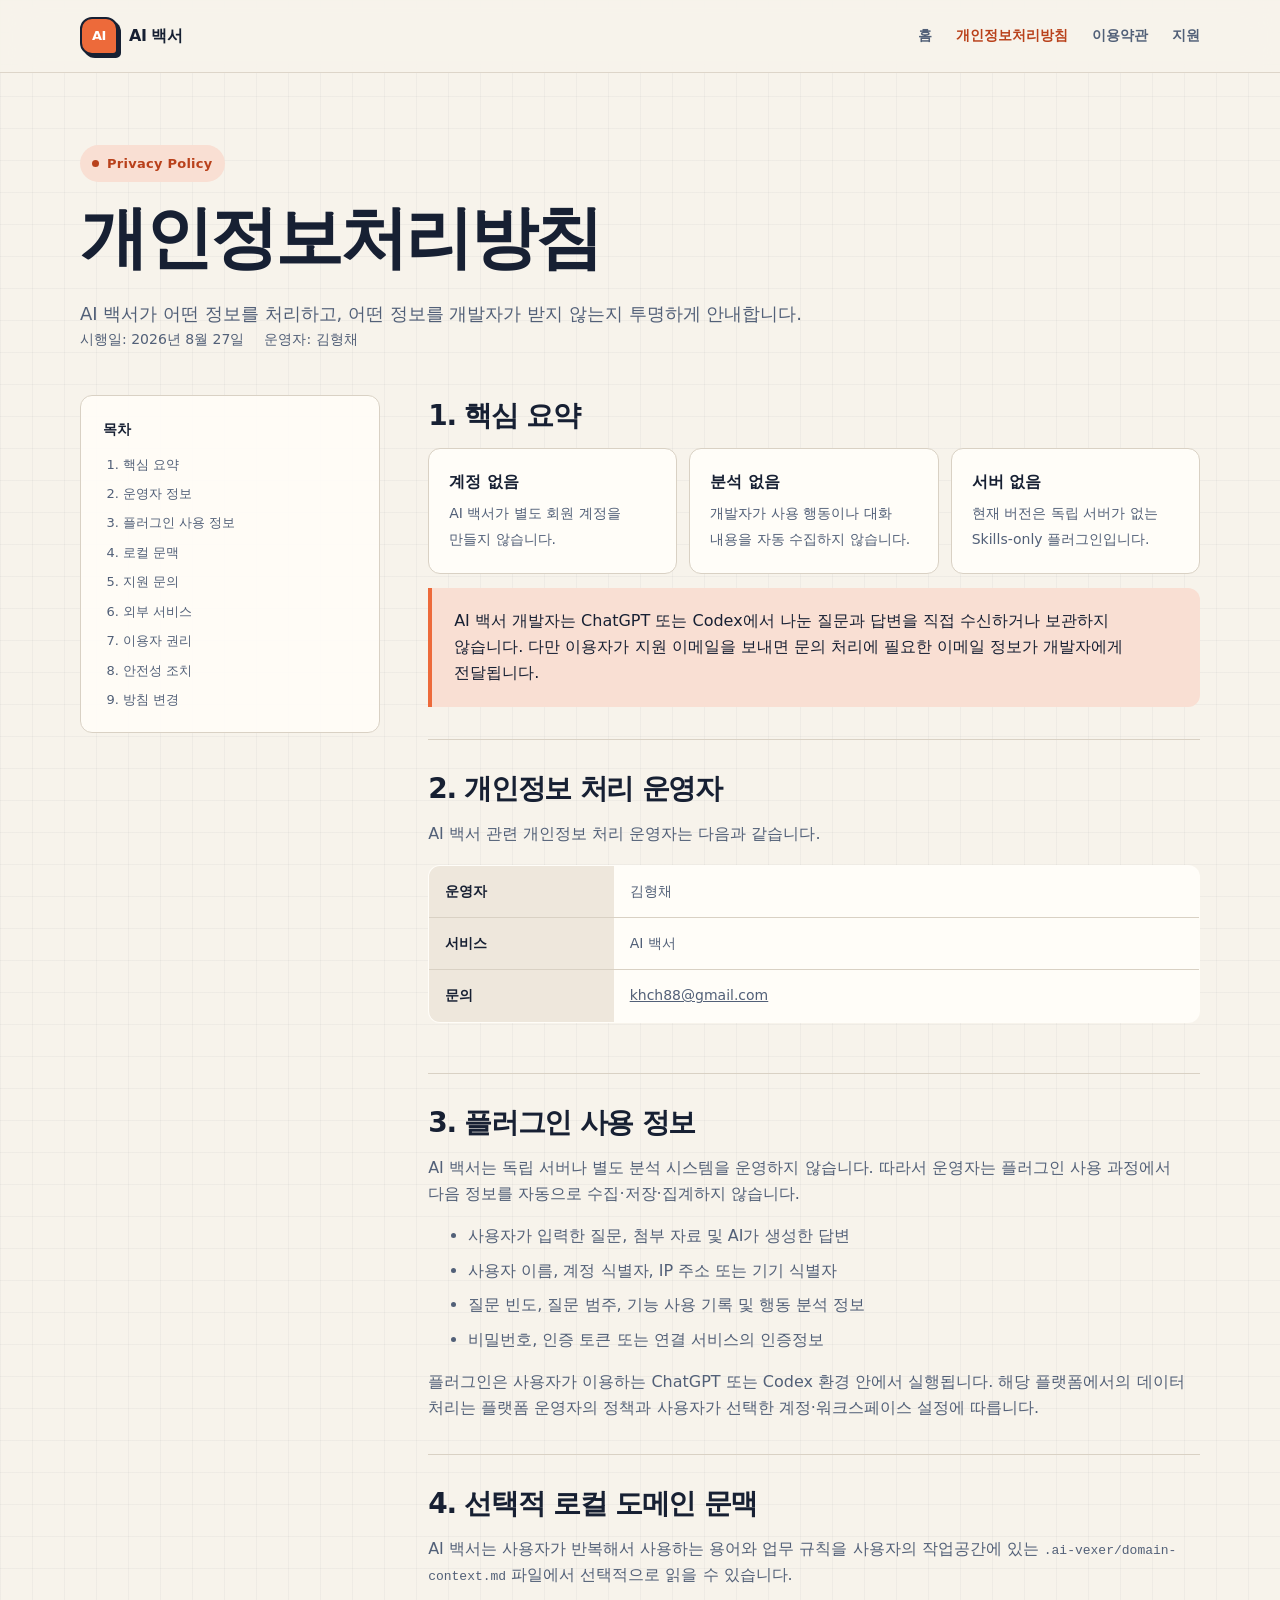
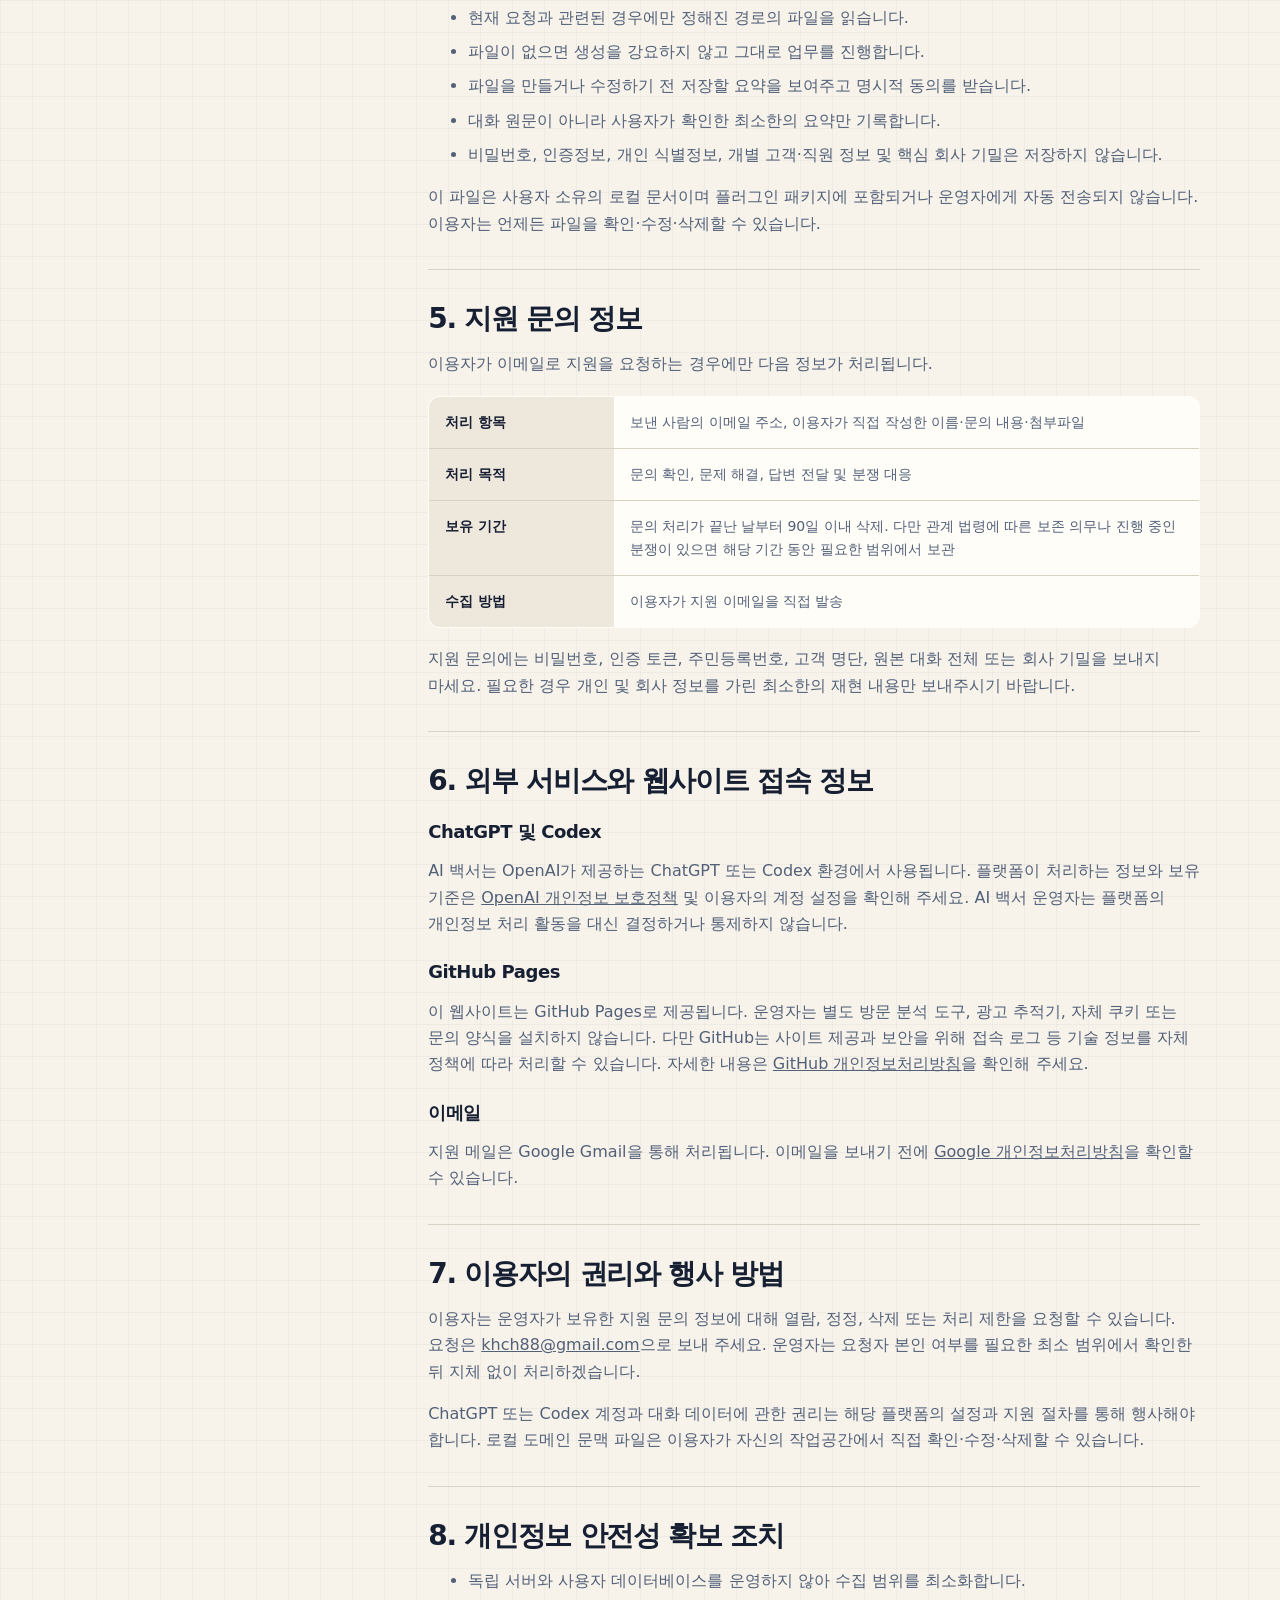
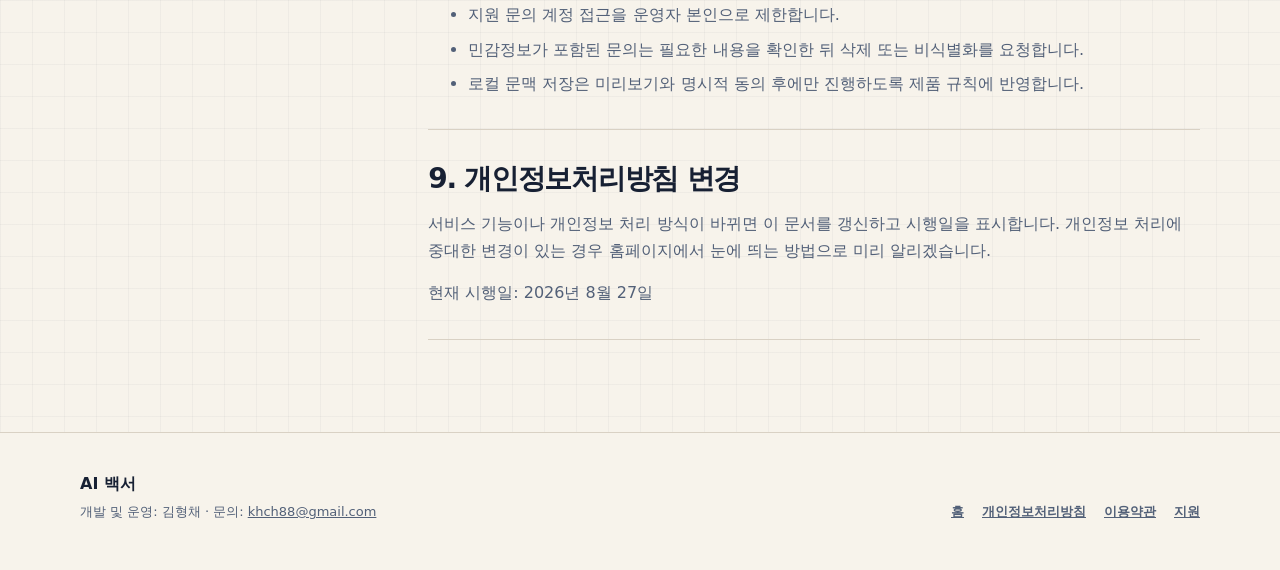
==== privacy/index.html @ 5c2a37a9 "Publish AI Baekseo website and policies" ====
<!doctype html>
<html lang="ko">
<head>
  <meta charset="utf-8">
  <meta name="viewport" content="width=device-width, initial-scale=1">
  <meta name="description" content="AI 백서 개인정보처리방침. 플러그인 사용 정보, 로컬 문맥, 지원 문의 정보의 처리 기준을 안내합니다.">
  <meta name="theme-color" content="#f7f3eb">
  <link rel="canonical" href="https://kimkimkkkkkim.github.io/ai-baekseo-site/privacy/">
  <link rel="icon" type="image/png" href="../assets/ai-baekseo-icon.png">
  <link rel="stylesheet" href="../assets/site.css">
  <title>개인정보처리방침 — AI 백서</title>
</head>
<body>
  <a class="skip-link" href="#main">본문으로 바로가기</a>
  <header class="site-header">
    <nav class="nav-shell" aria-label="주요 메뉴">
      <a class="brand" href="../">
        <span class="brand-mark" aria-hidden="true">AI</span>
        <span>AI 백서</span>
      </a>
      <ul class="nav-links">
        <li><a href="../">홈</a></li>
        <li><a href="./" aria-current="page">개인정보처리방침</a></li>
        <li><a href="../terms/">이용약관</a></li>
        <li><a href="../support/">지원</a></li>
      </ul>
    </nav>
  </header>

  <main id="main">
    <header class="legal-hero shell">
      <span class="eyebrow">Privacy Policy</span>
      <h1>개인정보처리방침</h1>
      <p class="lead">AI 백서가 어떤 정보를 처리하고, 어떤 정보를 개발자가 받지 않는지 투명하게 안내합니다.</p>
      <div class="legal-meta">
        <span>시행일: 2026년 8월 27일</span>
        <span>운영자: 김형채</span>
      </div>
    </header>

    <div class="shell legal-layout">
      <nav class="toc" aria-label="문서 목차">
        <strong>목차</strong>
        <ol>
          <li><a href="#overview">핵심 요약</a></li>
          <li><a href="#controller">운영자 정보</a></li>
          <li><a href="#plugin-data">플러그인 사용 정보</a></li>
          <li><a href="#local-context">로컬 문맥</a></li>
          <li><a href="#support-data">지원 문의</a></li>
          <li><a href="#external-services">외부 서비스</a></li>
          <li><a href="#rights">이용자 권리</a></li>
          <li><a href="#security">안전성 조치</a></li>
          <li><a href="#changes">방침 변경</a></li>
        </ol>
      </nav>

      <article class="legal-content">
        <section class="legal-section" id="overview">
          <h2>1. 핵심 요약</h2>
          <div class="summary-grid">
            <div class="summary-card"><strong>계정 없음</strong><span>AI 백서가 별도 회원 계정을 만들지 않습니다.</span></div>
            <div class="summary-card"><strong>분석 없음</strong><span>개발자가 사용 행동이나 대화 내용을 자동 수집하지 않습니다.</span></div>
            <div class="summary-card"><strong>서버 없음</strong><span>현재 버전은 독립 서버가 없는 Skills-only 플러그인입니다.</span></div>
          </div>
          <div class="notice"><p>AI 백서 개발자는 ChatGPT 또는 Codex에서 나눈 질문과 답변을 직접 수신하거나 보관하지 않습니다. 다만 이용자가 지원 이메일을 보내면 문의 처리에 필요한 이메일 정보가 개발자에게 전달됩니다.</p></div>
        </section>

        <section class="legal-section" id="controller">
          <h2>2. 개인정보 처리 운영자</h2>
          <p>AI 백서 관련 개인정보 처리 운영자는 다음과 같습니다.</p>
          <table class="data-table">
            <tbody>
              <tr><th scope="row">운영자</th><td>김형채</td></tr>
              <tr><th scope="row">서비스</th><td>AI 백서</td></tr>
              <tr><th scope="row">문의</th><td><a href="mailto:khch88@gmail.com">khch88@gmail.com</a></td></tr>
            </tbody>
          </table>
        </section>

        <section class="legal-section" id="plugin-data">
          <h2>3. 플러그인 사용 정보</h2>
          <p>AI 백서는 독립 서버나 별도 분석 시스템을 운영하지 않습니다. 따라서 운영자는 플러그인 사용 과정에서 다음 정보를 자동으로 수집·저장·집계하지 않습니다.</p>
          <ul>
            <li>사용자가 입력한 질문, 첨부 자료 및 AI가 생성한 답변</li>
            <li>사용자 이름, 계정 식별자, IP 주소 또는 기기 식별자</li>
            <li>질문 빈도, 질문 범주, 기능 사용 기록 및 행동 분석 정보</li>
            <li>비밀번호, 인증 토큰 또는 연결 서비스의 인증정보</li>
          </ul>
          <p>플러그인은 사용자가 이용하는 ChatGPT 또는 Codex 환경 안에서 실행됩니다. 해당 플랫폼에서의 데이터 처리는 플랫폼 운영자의 정책과 사용자가 선택한 계정·워크스페이스 설정에 따릅니다.</p>
        </section>

        <section class="legal-section" id="local-context">
          <h2>4. 선택적 로컬 도메인 문맥</h2>
          <p>AI 백서는 사용자가 반복해서 사용하는 용어와 업무 규칙을 사용자의 작업공간에 있는 <code>.ai-vexer/domain-context.md</code> 파일에서 선택적으로 읽을 수 있습니다.</p>
          <ul>
            <li>현재 요청과 관련된 경우에만 정해진 경로의 파일을 읽습니다.</li>
            <li>파일이 없으면 생성을 강요하지 않고 그대로 업무를 진행합니다.</li>
            <li>파일을 만들거나 수정하기 전 저장할 요약을 보여주고 명시적 동의를 받습니다.</li>
            <li>대화 원문이 아니라 사용자가 확인한 최소한의 요약만 기록합니다.</li>
            <li>비밀번호, 인증정보, 개인 식별정보, 개별 고객·직원 정보 및 핵심 회사 기밀은 저장하지 않습니다.</li>
          </ul>
          <p>이 파일은 사용자 소유의 로컬 문서이며 플러그인 패키지에 포함되거나 운영자에게 자동 전송되지 않습니다. 이용자는 언제든 파일을 확인·수정·삭제할 수 있습니다.</p>
        </section>

        <section class="legal-section" id="support-data">
          <h2>5. 지원 문의 정보</h2>
          <p>이용자가 이메일로 지원을 요청하는 경우에만 다음 정보가 처리됩니다.</p>
          <table class="data-table">
            <tbody>
              <tr><th scope="row">처리 항목</th><td>보낸 사람의 이메일 주소, 이용자가 직접 작성한 이름·문의 내용·첨부파일</td></tr>
              <tr><th scope="row">처리 목적</th><td>문의 확인, 문제 해결, 답변 전달 및 분쟁 대응</td></tr>
              <tr><th scope="row">보유 기간</th><td>문의 처리가 끝난 날부터 90일 이내 삭제. 다만 관계 법령에 따른 보존 의무나 진행 중인 분쟁이 있으면 해당 기간 동안 필요한 범위에서 보관</td></tr>
              <tr><th scope="row">수집 방법</th><td>이용자가 지원 이메일을 직접 발송</td></tr>
            </tbody>
          </table>
          <p>지원 문의에는 비밀번호, 인증 토큰, 주민등록번호, 고객 명단, 원본 대화 전체 또는 회사 기밀을 보내지 마세요. 필요한 경우 개인 및 회사 정보를 가린 최소한의 재현 내용만 보내주시기 바랍니다.</p>
        </section>

        <section class="legal-section" id="external-services">
          <h2>6. 외부 서비스와 웹사이트 접속 정보</h2>
          <h3>ChatGPT 및 Codex</h3>
          <p>AI 백서는 OpenAI가 제공하는 ChatGPT 또는 Codex 환경에서 사용됩니다. 플랫폼이 처리하는 정보와 보유 기준은 <a href="https://openai.com/policies/privacy-policy/" target="_blank" rel="noopener noreferrer">OpenAI 개인정보 보호정책</a> 및 이용자의 계정 설정을 확인해 주세요. AI 백서 운영자는 플랫폼의 개인정보 처리 활동을 대신 결정하거나 통제하지 않습니다.</p>
          <h3>GitHub Pages</h3>
          <p>이 웹사이트는 GitHub Pages로 제공됩니다. 운영자는 별도 방문 분석 도구, 광고 추적기, 자체 쿠키 또는 문의 양식을 설치하지 않습니다. 다만 GitHub는 사이트 제공과 보안을 위해 접속 로그 등 기술 정보를 자체 정책에 따라 처리할 수 있습니다. 자세한 내용은 <a href="https://docs.github.com/en/site-policy/privacy-policies/github-general-privacy-statement" target="_blank" rel="noopener noreferrer">GitHub 개인정보처리방침</a>을 확인해 주세요.</p>
          <h3>이메일</h3>
          <p>지원 메일은 Google Gmail을 통해 처리됩니다. 이메일을 보내기 전에 <a href="https://policies.google.com/privacy" target="_blank" rel="noopener noreferrer">Google 개인정보처리방침</a>을 확인할 수 있습니다.</p>
        </section>

        <section class="legal-section" id="rights">
          <h2>7. 이용자의 권리와 행사 방법</h2>
          <p>이용자는 운영자가 보유한 지원 문의 정보에 대해 열람, 정정, 삭제 또는 처리 제한을 요청할 수 있습니다. 요청은 <a href="mailto:khch88@gmail.com">khch88@gmail.com</a>으로 보내 주세요. 운영자는 요청자 본인 여부를 필요한 최소 범위에서 확인한 뒤 지체 없이 처리하겠습니다.</p>
          <p>ChatGPT 또는 Codex 계정과 대화 데이터에 관한 권리는 해당 플랫폼의 설정과 지원 절차를 통해 행사해야 합니다. 로컬 도메인 문맥 파일은 이용자가 자신의 작업공간에서 직접 확인·수정·삭제할 수 있습니다.</p>
        </section>

        <section class="legal-section" id="security">
          <h2>8. 개인정보 안전성 확보 조치</h2>
          <ul>
            <li>독립 서버와 사용자 데이터베이스를 운영하지 않아 수집 범위를 최소화합니다.</li>
            <li>지원 문의 계정 접근을 운영자 본인으로 제한합니다.</li>
            <li>민감정보가 포함된 문의는 필요한 내용을 확인한 뒤 삭제 또는 비식별화를 요청합니다.</li>
            <li>로컬 문맥 저장은 미리보기와 명시적 동의 후에만 진행하도록 제품 규칙에 반영합니다.</li>
          </ul>
        </section>

        <section class="legal-section" id="changes">
          <h2>9. 개인정보처리방침 변경</h2>
          <p>서비스 기능이나 개인정보 처리 방식이 바뀌면 이 문서를 갱신하고 시행일을 표시합니다. 개인정보 처리에 중대한 변경이 있는 경우 홈페이지에서 눈에 띄는 방법으로 미리 알리겠습니다.</p>
          <p>현재 시행일: 2026년 8월 27일</p>
        </section>
      </article>
    </div>
  </main>

  <footer class="site-footer">
    <div class="shell footer-grid">
      <div>
        <p class="footer-title">AI 백서</p>
        <p class="footer-meta">개발 및 운영: 김형채 · 문의: <a href="mailto:khch88@gmail.com">khch88@gmail.com</a></p>
      </div>
      <ul class="footer-links">
        <li><a href="../">홈</a></li>
        <li><a href="./">개인정보처리방침</a></li>
        <li><a href="../terms/">이용약관</a></li>
        <li><a href="../support/">지원</a></li>
      </ul>
    </div>
  </footer>
</body>
</html>
---- assets/site.css ----
:root {
  --ink: #172033;
  --ink-soft: #526078;
  --paper: #f7f3eb;
  --paper-deep: #eee7dc;
  --card: #fffdf8;
  --line: #d9d1c4;
  --accent: #ed6a3a;
  --accent-dark: #b9411b;
  --accent-soft: #f9dfd3;
  --mint: #cde8dd;
  --mint-dark: #285f50;
  --navy: #1d2e4a;
  --white: #ffffff;
  --shadow: 0 18px 50px rgba(31, 39, 54, 0.09);
  --radius-lg: 28px;
  --radius-md: 18px;
  --radius-sm: 12px;
  --content: 1120px;
}

* {
  box-sizing: border-box;
}

html {
  scroll-behavior: smooth;
}

body {
  margin: 0;
  color: var(--ink);
  background:
    linear-gradient(rgba(23, 32, 51, 0.035) 1px, transparent 1px),
    linear-gradient(90deg, rgba(23, 32, 51, 0.035) 1px, transparent 1px),
    var(--paper);
  background-size: 32px 32px;
  font-family: Pretendard, "Noto Sans KR", "Apple SD Gothic Neo", Inter, system-ui, -apple-system, BlinkMacSystemFont, "Segoe UI", sans-serif;
  line-height: 1.65;
  word-break: keep-all;
}

a {
  color: inherit;
}

a:focus-visible,
button:focus-visible {
  outline: 3px solid var(--accent);
  outline-offset: 3px;
}

.skip-link {
  position: fixed;
  z-index: 100;
  top: 12px;
  left: 12px;
  padding: 10px 14px;
  border-radius: 8px;
  color: var(--white);
  background: var(--navy);
  transform: translateY(-160%);
  transition: transform 160ms ease;
}

.skip-link:focus {
  transform: translateY(0);
}

.site-header {
  position: sticky;
  z-index: 20;
  top: 0;
  border-bottom: 1px solid rgba(217, 209, 196, 0.85);
  background: rgba(247, 243, 235, 0.92);
  backdrop-filter: blur(16px);
}

.nav-shell,
.shell {
  width: min(calc(100% - 40px), var(--content));
  margin: 0 auto;
}

.nav-shell {
  min-height: 72px;
  display: flex;
  align-items: center;
  justify-content: space-between;
  gap: 28px;
}

.brand {
  display: inline-flex;
  align-items: center;
  gap: 11px;
  color: var(--ink);
  font-weight: 800;
  letter-spacing: -0.03em;
  text-decoration: none;
}

.brand-mark {
  width: 38px;
  height: 38px;
  display: grid;
  place-items: center;
  border: 2px solid var(--ink);
  border-radius: 12px 12px 5px 12px;
  color: var(--white);
  background: var(--accent);
  box-shadow: 3px 3px 0 var(--ink);
  font-size: 13px;
  letter-spacing: -0.04em;
}

.nav-links {
  display: flex;
  align-items: center;
  gap: 24px;
  margin: 0;
  padding: 0;
  list-style: none;
  color: var(--ink-soft);
  font-size: 14px;
  font-weight: 700;
}

.nav-links a {
  text-decoration: none;
}

.nav-links a:hover,
.nav-links a[aria-current="page"] {
  color: var(--accent-dark);
}

.hero {
  padding: 88px 0 68px;
}

.hero-grid {
  display: grid;
  grid-template-columns: minmax(0, 1.35fr) minmax(290px, 0.65fr);
  align-items: center;
  gap: 72px;
}

.eyebrow,
.status-chip {
  display: inline-flex;
  align-items: center;
  gap: 8px;
  width: fit-content;
  border-radius: 999px;
  font-size: 13px;
  font-weight: 800;
  letter-spacing: 0.02em;
}

.eyebrow {
  padding: 8px 12px;
  color: var(--accent-dark);
  background: var(--accent-soft);
}

.eyebrow::before,
.status-chip::before {
  width: 7px;
  height: 7px;
  border-radius: 50%;
  background: currentColor;
  content: "";
}

h1,
h2,
h3 {
  margin-top: 0;
  line-height: 1.18;
  letter-spacing: -0.045em;
}

h1 {
  max-width: 780px;
  margin-bottom: 24px;
  font-size: clamp(46px, 7.2vw, 82px);
}

h2 {
  margin-bottom: 18px;
  font-size: clamp(30px, 4.5vw, 48px);
}

h3 {
  margin-bottom: 12px;
  font-size: 22px;
}

.hero-copy {
  max-width: 720px;
  margin: 0 0 34px;
  color: var(--ink-soft);
  font-size: clamp(18px, 2.2vw, 22px);
}

.hero-actions,
.support-actions {
  display: flex;
  flex-wrap: wrap;
  gap: 12px;
}

.button {
  min-height: 48px;
  display: inline-flex;
  align-items: center;
  justify-content: center;
  padding: 12px 18px;
  border: 2px solid var(--ink);
  border-radius: 12px;
  font-weight: 800;
  text-decoration: none;
  transition: transform 150ms ease, box-shadow 150ms ease, background 150ms ease;
}

.button:hover {
  transform: translateY(-2px);
}

.button-primary {
  color: var(--white);
  background: var(--ink);
  box-shadow: 4px 4px 0 var(--accent);
}

.button-secondary {
  background: var(--card);
  box-shadow: 4px 4px 0 var(--paper-deep);
}

.hero-note {
  position: relative;
  padding: 30px;
  border: 2px solid var(--ink);
  border-radius: var(--radius-lg) var(--radius-lg) 8px var(--radius-lg);
  background: var(--card);
  box-shadow: 10px 10px 0 var(--mint);
  transform: rotate(1.5deg);
}

.hero-note::before {
  position: absolute;
  top: -14px;
  right: 28px;
  width: 74px;
  height: 26px;
  background: rgba(237, 106, 58, 0.22);
  content: "";
  transform: rotate(-4deg);
}

.hero-note .question {
  margin: 0 0 22px;
  color: var(--ink-soft);
  font-size: 15px;
}

.hero-note .answer {
  margin: 0;
  font-size: 23px;
  font-weight: 800;
  line-height: 1.45;
  letter-spacing: -0.03em;
}

.hero-note .annotation {
  margin: 24px 0 0;
  padding-top: 18px;
  border-top: 1px dashed var(--line);
  color: var(--mint-dark);
  font-size: 13px;
  font-weight: 800;
}

.section {
  padding: 76px 0;
}

.section-muted {
  border-top: 1px solid var(--line);
  border-bottom: 1px solid var(--line);
  background: rgba(238, 231, 220, 0.6);
}

.section-heading {
  max-width: 720px;
  margin-bottom: 38px;
}

.section-heading p,
.lead {
  margin: 0;
  color: var(--ink-soft);
  font-size: 18px;
}

.feature-grid {
  display: grid;
  grid-template-columns: repeat(3, minmax(0, 1fr));
  gap: 18px;
}

.feature-card,
.info-card,
.prompt-card {
  border: 1px solid var(--line);
  border-radius: var(--radius-md);
  background: var(--card);
  box-shadow: var(--shadow);
}

.feature-card {
  padding: 28px;
}

.card-number {
  width: 38px;
  height: 38px;
  display: grid;
  place-items: center;
  margin-bottom: 34px;
  border-radius: 50%;
  color: var(--white);
  background: var(--navy);
  font-size: 14px;
  font-weight: 900;
}

.feature-card:nth-child(2) .card-number {
  background: var(--accent);
}

.feature-card:nth-child(3) .card-number {
  color: var(--mint-dark);
  background: var(--mint);
}

.feature-card p,
.info-card p {
  margin: 0;
  color: var(--ink-soft);
}

.step-list {
  display: grid;
  grid-template-columns: repeat(3, minmax(0, 1fr));
  gap: 22px;
  margin: 0;
  padding: 0;
  list-style: none;
}

.step-list li {
  position: relative;
  padding: 28px 24px 24px;
  border-top: 3px solid var(--ink);
}

.step-list strong {
  display: block;
  margin-bottom: 8px;
  font-size: 19px;
}

.step-list span {
  color: var(--ink-soft);
}

.prompt-grid {
  display: grid;
  grid-template-columns: repeat(2, minmax(0, 1fr));
  gap: 18px;
}

.prompt-card {
  position: relative;
  margin: 0;
  padding: 26px 28px 26px 54px;
  font-size: 17px;
  font-weight: 700;
}

.prompt-card::before {
  position: absolute;
  top: 17px;
  left: 22px;
  color: var(--accent);
  content: "“";
  font-family: Georgia, serif;
  font-size: 42px;
  line-height: 1;
}

.privacy-panel {
  display: grid;
  grid-template-columns: 0.8fr 1.2fr;
  gap: 44px;
  padding: 42px;
  border: 2px solid var(--ink);
  border-radius: var(--radius-lg);
  background: var(--navy);
  color: var(--white);
  box-shadow: 10px 10px 0 var(--accent-soft);
}

.privacy-panel h2 {
  margin: 0;
}

.privacy-list {
  display: grid;
  gap: 16px;
  margin: 0;
  padding: 0;
  list-style: none;
}

.privacy-list li {
  display: flex;
  gap: 12px;
  color: #e3e9f2;
}

.privacy-list li::before {
  color: var(--mint);
  content: "✓";
  font-weight: 900;
}

.privacy-panel a {
  color: var(--mint);
  font-weight: 800;
}

.site-footer {
  padding: 38px 0 48px;
  border-top: 1px solid var(--line);
  background: var(--paper);
}

.footer-grid {
  display: grid;
  grid-template-columns: 1fr auto;
  gap: 28px;
  align-items: end;
}

.footer-title {
  margin: 0 0 4px;
  font-weight: 900;
}

.footer-meta {
  margin: 0;
  color: var(--ink-soft);
  font-size: 13px;
}

.footer-links {
  display: flex;
  flex-wrap: wrap;
  justify-content: flex-end;
  gap: 10px 18px;
  margin: 0;
  padding: 0;
  list-style: none;
  color: var(--ink-soft);
  font-size: 13px;
  font-weight: 700;
}

.legal-hero {
  padding: 72px 0 44px;
}

.legal-hero h1 {
  max-width: none;
  margin: 16px 0 20px;
  font-size: clamp(42px, 7vw, 68px);
}

.legal-meta {
  display: flex;
  flex-wrap: wrap;
  gap: 8px 20px;
  color: var(--ink-soft);
  font-size: 14px;
}

.legal-layout {
  display: grid;
  grid-template-columns: minmax(190px, 0.28fr) minmax(0, 0.72fr);
  align-items: start;
  gap: 48px;
  padding-bottom: 88px;
}

.toc {
  position: sticky;
  top: 100px;
  padding: 22px;
  border: 1px solid var(--line);
  border-radius: var(--radius-sm);
  background: rgba(255, 253, 248, 0.9);
}

.toc strong {
  display: block;
  margin-bottom: 12px;
  font-size: 14px;
}

.toc ol {
  display: grid;
  gap: 8px;
  margin: 0;
  padding-left: 20px;
  color: var(--ink-soft);
  font-size: 13px;
}

.toc a {
  text-decoration: none;
}

.legal-content {
  padding: 4px 0;
}

.legal-section {
  padding: 32px 0;
  border-bottom: 1px solid var(--line);
  scroll-margin-top: 96px;
}

.legal-section:first-child {
  padding-top: 0;
}

.legal-section h2 {
  margin-bottom: 16px;
  font-size: 28px;
}

.legal-section h3 {
  margin-top: 24px;
  font-size: 18px;
  letter-spacing: -0.025em;
}

.legal-section p:last-child,
.legal-section ul:last-child {
  margin-bottom: 0;
}

.legal-section p,
.legal-section li {
  color: var(--ink-soft);
}

.legal-section li + li {
  margin-top: 8px;
}

.summary-grid {
  display: grid;
  grid-template-columns: repeat(3, minmax(0, 1fr));
  gap: 12px;
  margin: 6px 0 14px;
}

.summary-card {
  padding: 20px;
  border: 1px solid var(--line);
  border-radius: var(--radius-sm);
  background: var(--card);
}

.summary-card strong {
  display: block;
  margin-bottom: 4px;
  color: var(--ink);
}

.summary-card span {
  color: var(--ink-soft);
  font-size: 14px;
}

.notice {
  padding: 20px 22px;
  border-left: 4px solid var(--accent);
  border-radius: 0 var(--radius-sm) var(--radius-sm) 0;
  background: var(--accent-soft);
}

.notice p {
  margin: 0;
  color: var(--ink);
}

.data-table {
  width: 100%;
  margin: 18px 0;
  border-collapse: collapse;
  border: 1px solid var(--line);
  border-radius: var(--radius-sm);
  background: var(--card);
  overflow: hidden;
}

.data-table th,
.data-table td {
  padding: 14px 16px;
  border-bottom: 1px solid var(--line);
  text-align: left;
  vertical-align: top;
}

.data-table th {
  width: 24%;
  color: var(--ink);
  background: var(--paper-deep);
  font-size: 14px;
}

.data-table td {
  color: var(--ink-soft);
  font-size: 14px;
}

.support-hero-card {
  display: grid;
  grid-template-columns: 1fr auto;
  align-items: center;
  gap: 32px;
  padding: 36px;
  border: 2px solid var(--ink);
  border-radius: var(--radius-lg);
  background: var(--card);
  box-shadow: 9px 9px 0 var(--mint);
}

.support-hero-card h2 {
  margin-bottom: 10px;
  font-size: 30px;
}

.support-hero-card p {
  margin: 0;
  color: var(--ink-soft);
}

.support-grid {
  display: grid;
  grid-template-columns: repeat(2, minmax(0, 1fr));
  gap: 18px;
  margin-top: 34px;
}

.support-main {
  padding-bottom: 88px;
}

.info-card {
  padding: 28px;
}

.clean-list {
  margin: 0;
  padding-left: 20px;
  color: var(--ink-soft);
}

.clean-list li + li {
  margin-top: 8px;
}

@media (max-width: 860px) {
  .hero-grid,
  .privacy-panel,
  .legal-layout {
    grid-template-columns: 1fr;
  }

  .feature-grid,
  .step-list,
  .summary-grid {
    grid-template-columns: 1fr;
  }

  .hero-grid {
    gap: 52px;
  }

  .hero-note {
    max-width: 520px;
  }

  .toc {
    position: static;
  }

  .footer-grid {
    grid-template-columns: 1fr;
  }

  .footer-links {
    justify-content: flex-start;
  }
}

@media (max-width: 680px) {
  .nav-shell,
  .shell {
    width: min(calc(100% - 28px), var(--content));
  }

  .nav-shell {
    min-height: auto;
    align-items: flex-start;
    flex-direction: column;
    gap: 13px;
    padding: 14px 0;
  }

  .nav-links {
    width: 100%;
    gap: 16px;
    overflow-x: auto;
    padding-bottom: 2px;
    white-space: nowrap;
  }

  .hero,
  .legal-hero {
    padding-top: 56px;
  }

  .hero {
    padding-bottom: 54px;
  }

  h1 {
    font-size: clamp(42px, 14vw, 58px);
  }

  .section {
    padding: 58px 0;
  }

  .prompt-grid,
  .support-grid {
    grid-template-columns: 1fr;
  }

  .privacy-panel,
  .support-hero-card {
    padding: 28px 22px;
  }

  .support-hero-card {
    grid-template-columns: 1fr;
  }

  .data-table,
  .data-table tbody,
  .data-table tr,
  .data-table th,
  .data-table td {
    display: block;
    width: 100%;
  }

  .data-table tr:not(:last-child) {
    border-bottom: 1px solid var(--line);
  }

  .data-table th,
  .data-table td {
    border-bottom: 0;
  }
}

@media (prefers-reduced-motion: reduce) {
  html {
    scroll-behavior: auto;
  }

  *,
  *::before,
  *::after {
    transition-duration: 0.01ms !important;
  }
}
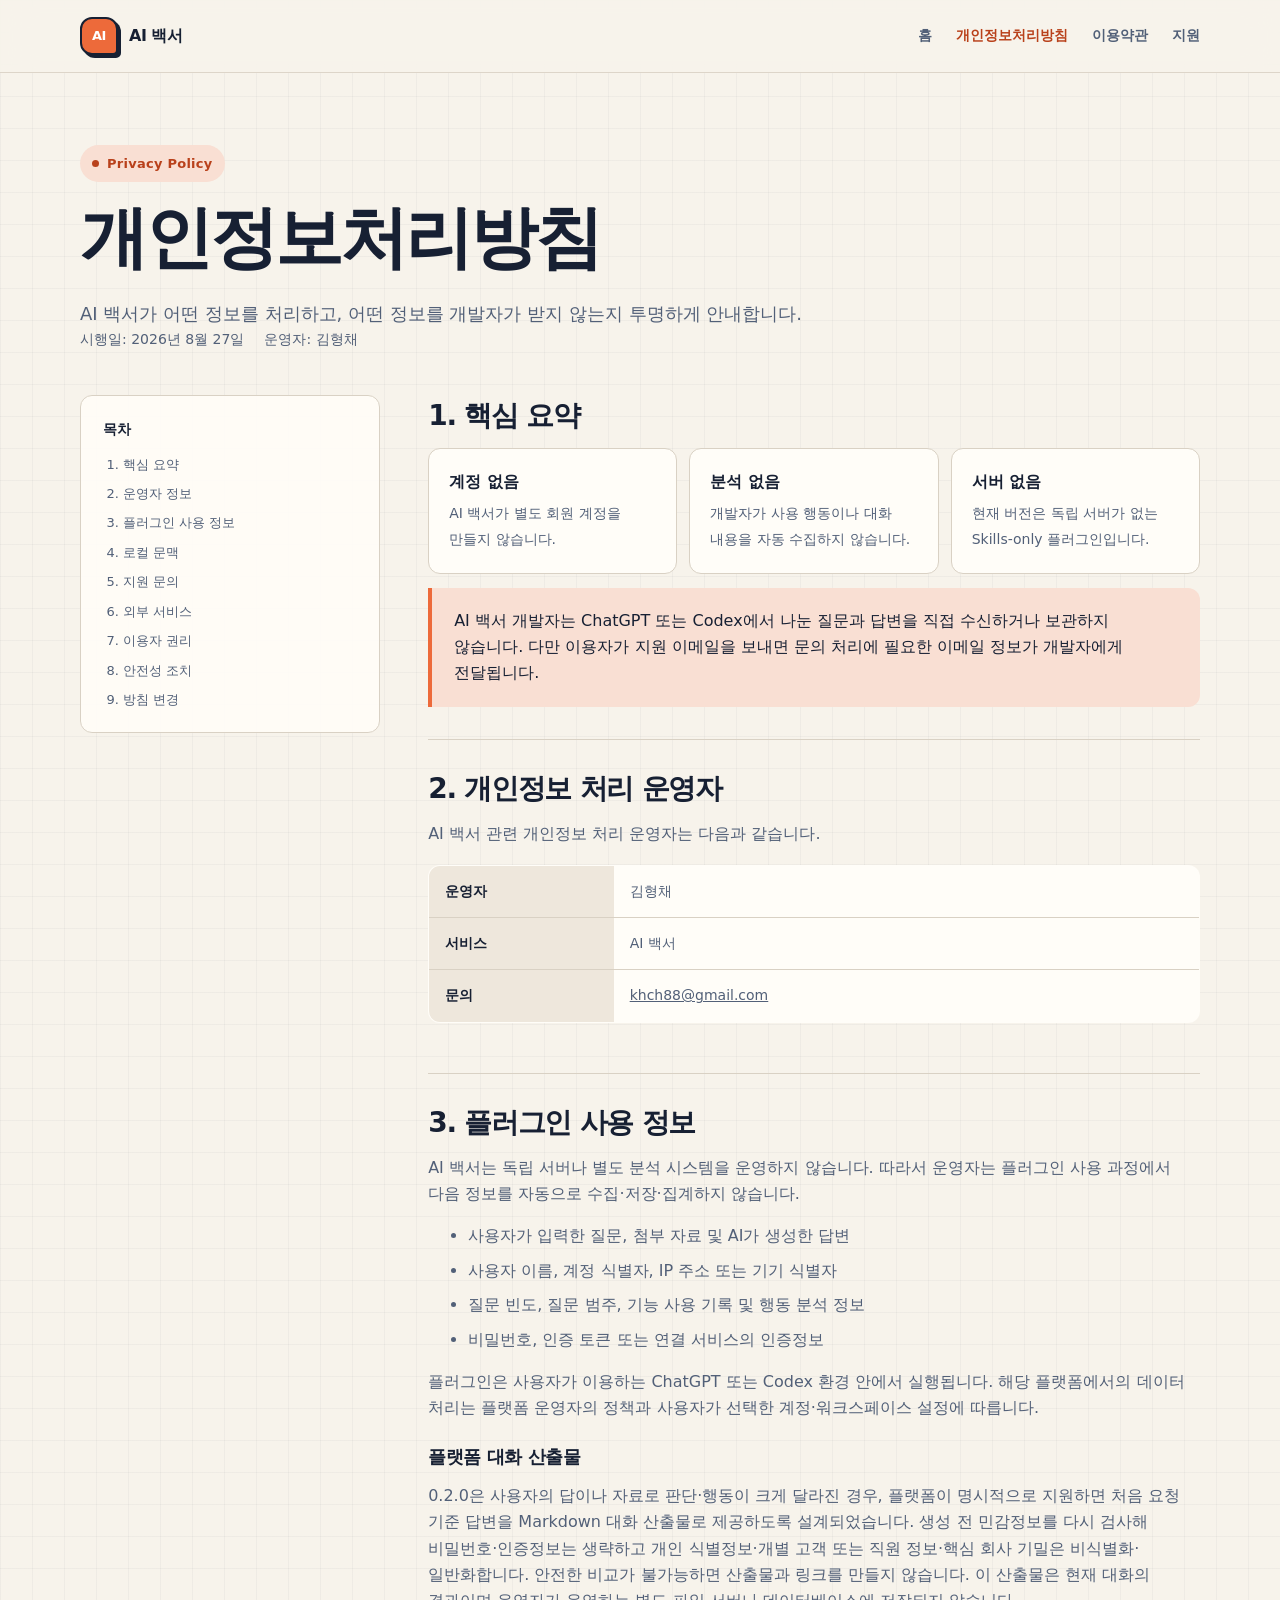
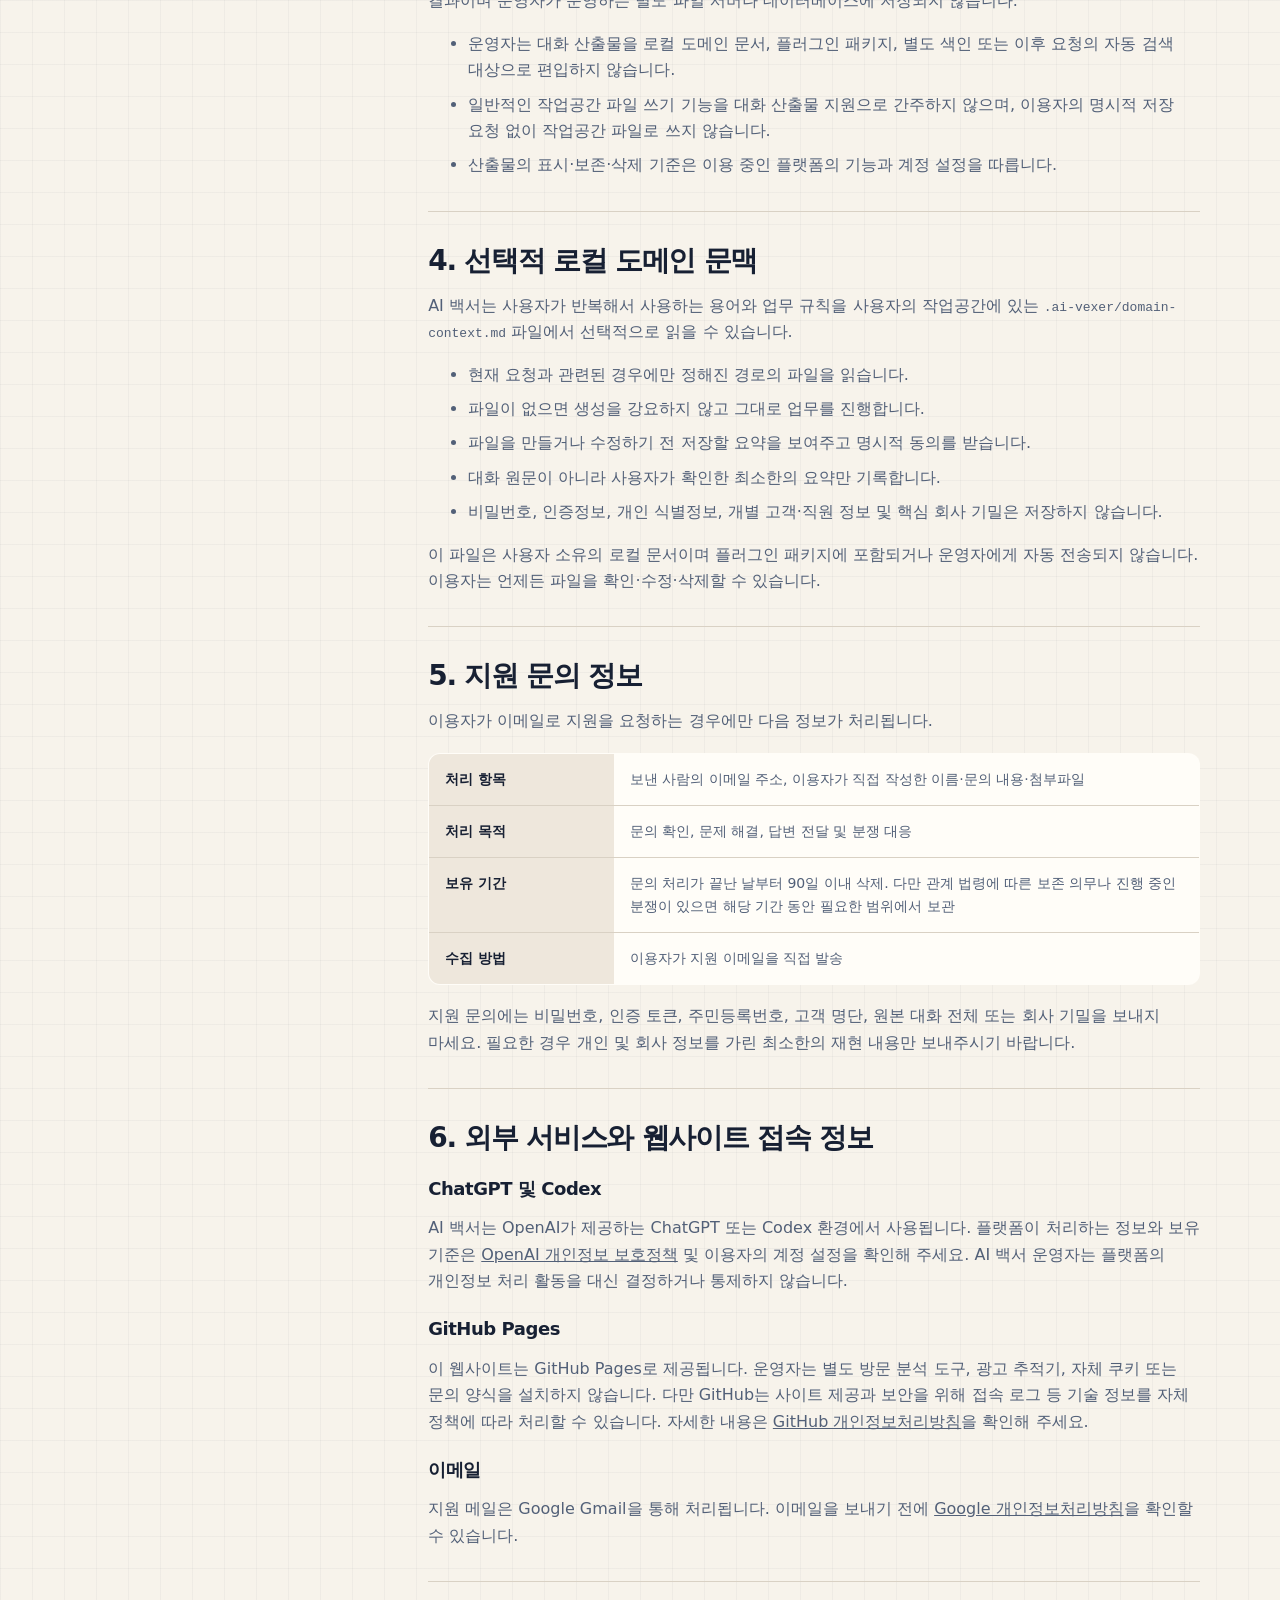
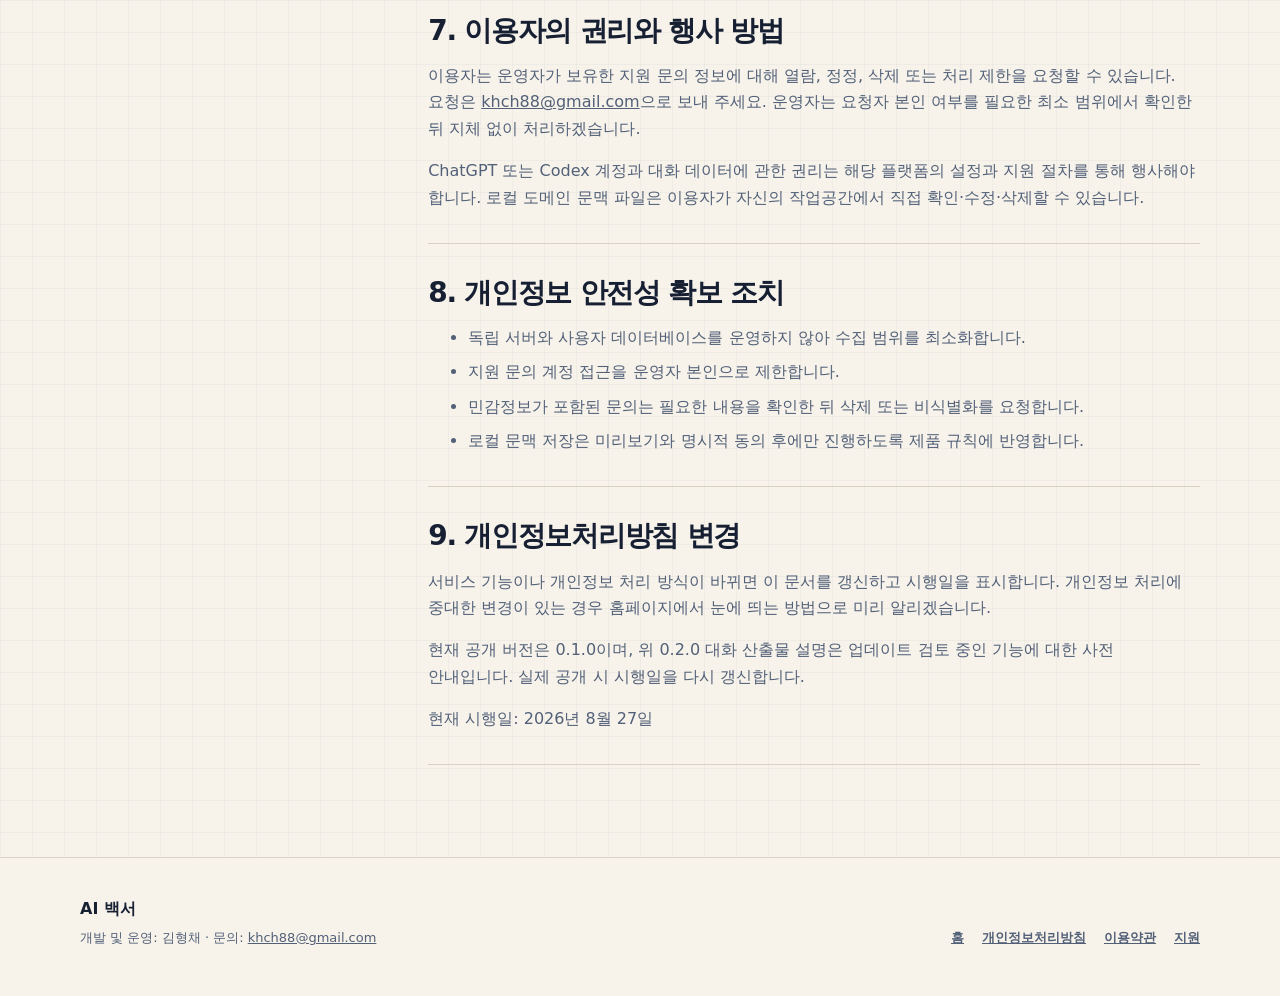
==== commit b7d5e9da: "docs: publish AI baekseo 0.2 review copy" ====
--- a/privacy/index.html
+++ b/privacy/index.html
@@ -87,6 +87,13 @@
             <li>비밀번호, 인증 토큰 또는 연결 서비스의 인증정보</li>
           </ul>
           <p>플러그인은 사용자가 이용하는 ChatGPT 또는 Codex 환경 안에서 실행됩니다. 해당 플랫폼에서의 데이터 처리는 플랫폼 운영자의 정책과 사용자가 선택한 계정·워크스페이스 설정에 따릅니다.</p>
+          <h3>플랫폼 대화 산출물</h3>
+          <p>0.2.0은 사용자의 답이나 자료로 판단·행동이 크게 달라진 경우, 플랫폼이 명시적으로 지원하면 처음 요청 기준 답변을 Markdown 대화 산출물로 제공하도록 설계되었습니다. 생성 전 민감정보를 다시 검사해 비밀번호·인증정보는 생략하고 개인 식별정보·개별 고객 또는 직원 정보·핵심 회사 기밀은 비식별화·일반화합니다. 안전한 비교가 불가능하면 산출물과 링크를 만들지 않습니다. 이 산출물은 현재 대화의 결과이며 운영자가 운영하는 별도 파일 서버나 데이터베이스에 저장되지 않습니다.</p>
+          <ul>
+            <li>운영자는 대화 산출물을 로컬 도메인 문서, 플러그인 패키지, 별도 색인 또는 이후 요청의 자동 검색 대상으로 편입하지 않습니다.</li>
+            <li>일반적인 작업공간 파일 쓰기 기능을 대화 산출물 지원으로 간주하지 않으며, 이용자의 명시적 저장 요청 없이 작업공간 파일로 쓰지 않습니다.</li>
+            <li>산출물의 표시·보존·삭제 기준은 이용 중인 플랫폼의 기능과 계정 설정을 따릅니다.</li>
+          </ul>
         </section>
 
         <section class="legal-section" id="local-context">
@@ -145,6 +152,7 @@
         <section class="legal-section" id="changes">
           <h2>9. 개인정보처리방침 변경</h2>
           <p>서비스 기능이나 개인정보 처리 방식이 바뀌면 이 문서를 갱신하고 시행일을 표시합니다. 개인정보 처리에 중대한 변경이 있는 경우 홈페이지에서 눈에 띄는 방법으로 미리 알리겠습니다.</p>
+          <p>현재 공개 버전은 0.1.0이며, 위 0.2.0 대화 산출물 설명은 업데이트 검토 중인 기능에 대한 사전 안내입니다. 실제 공개 시 시행일을 다시 갱신합니다.</p>
           <p>현재 시행일: 2026년 8월 27일</p>
         </section>
       </article>
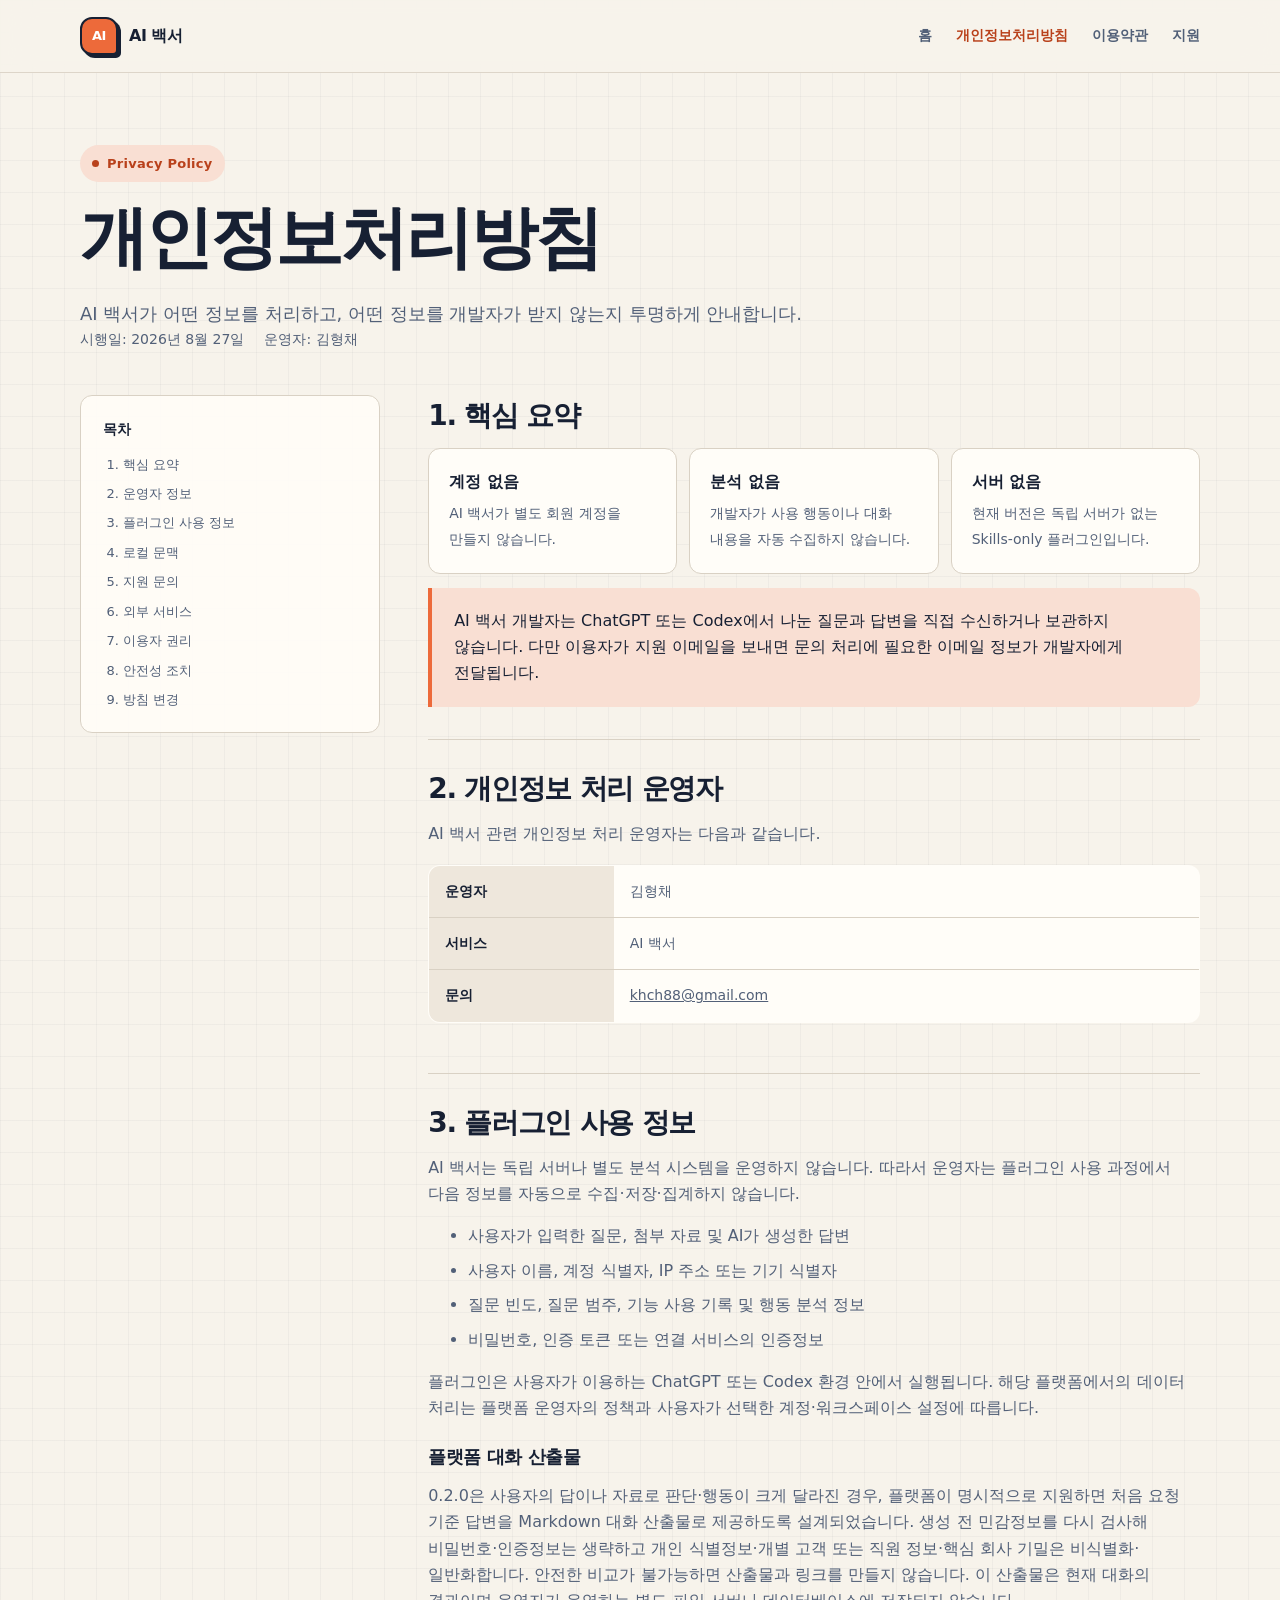
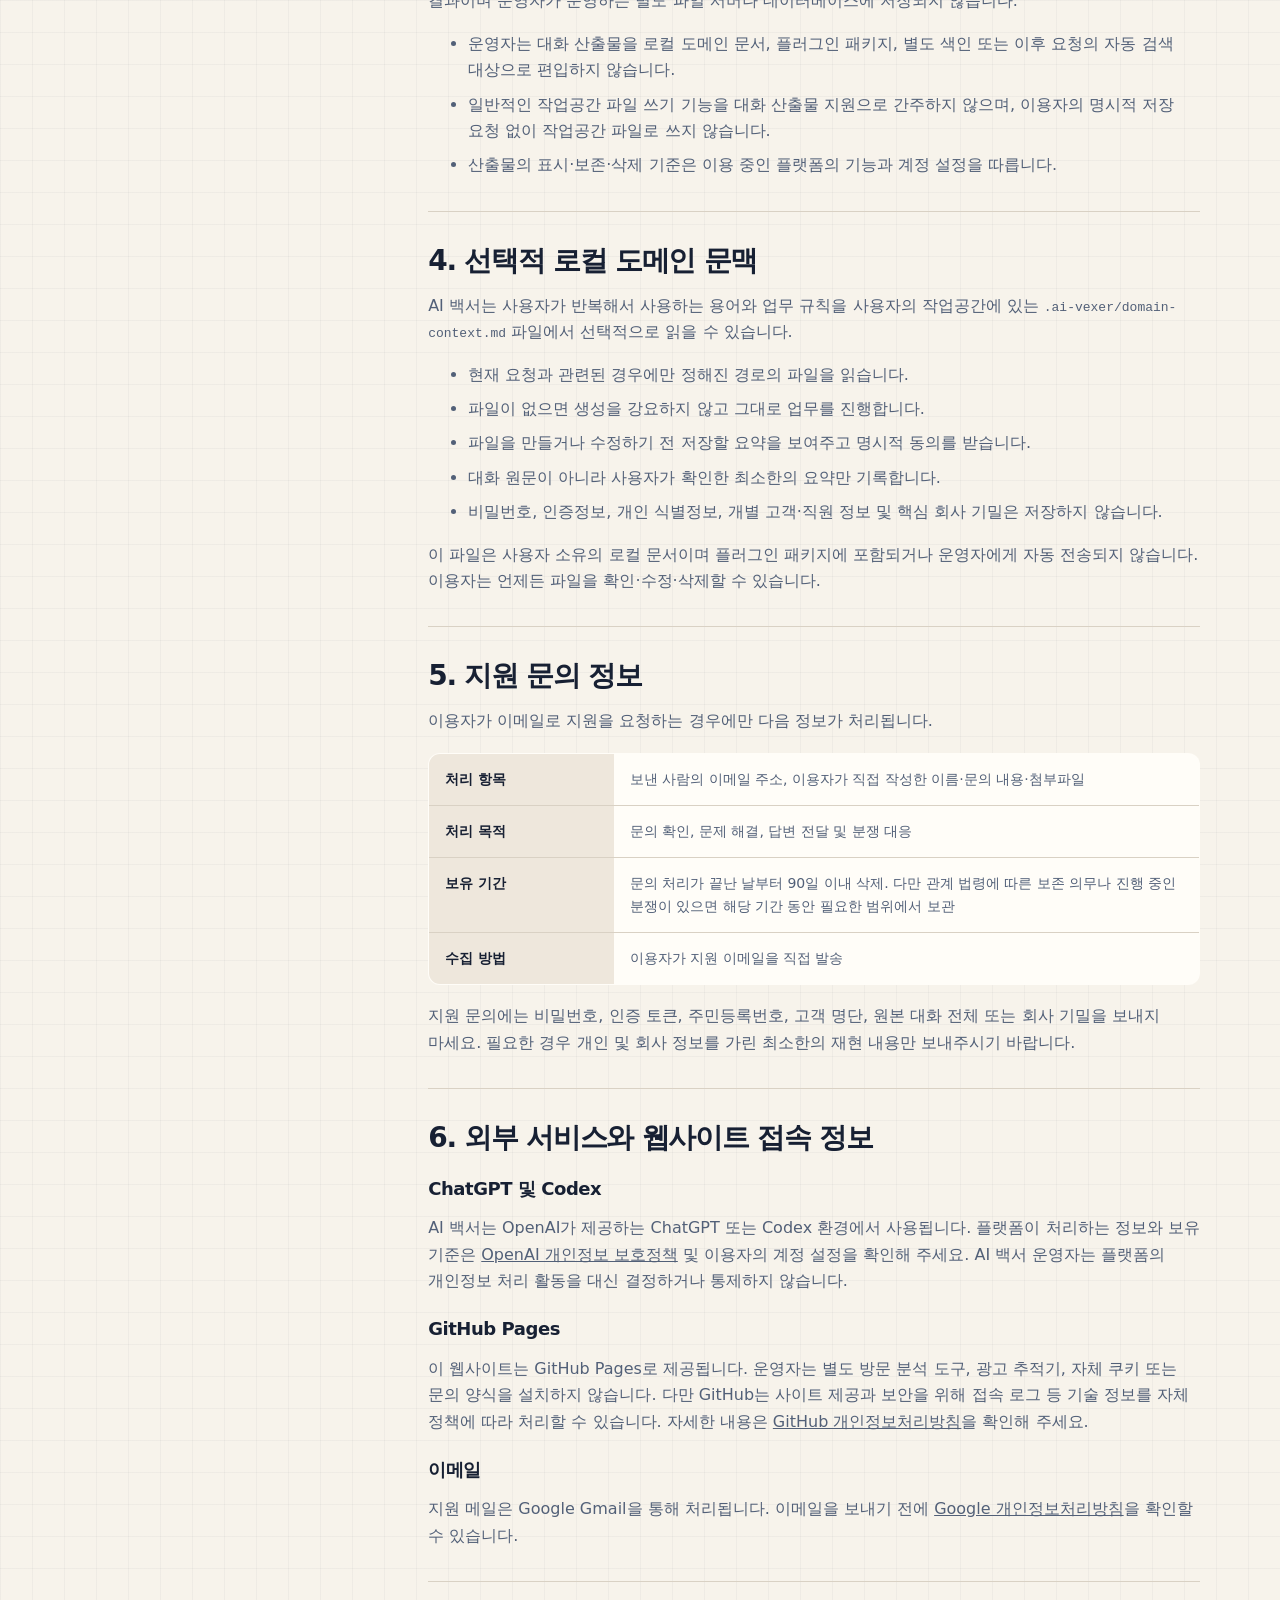
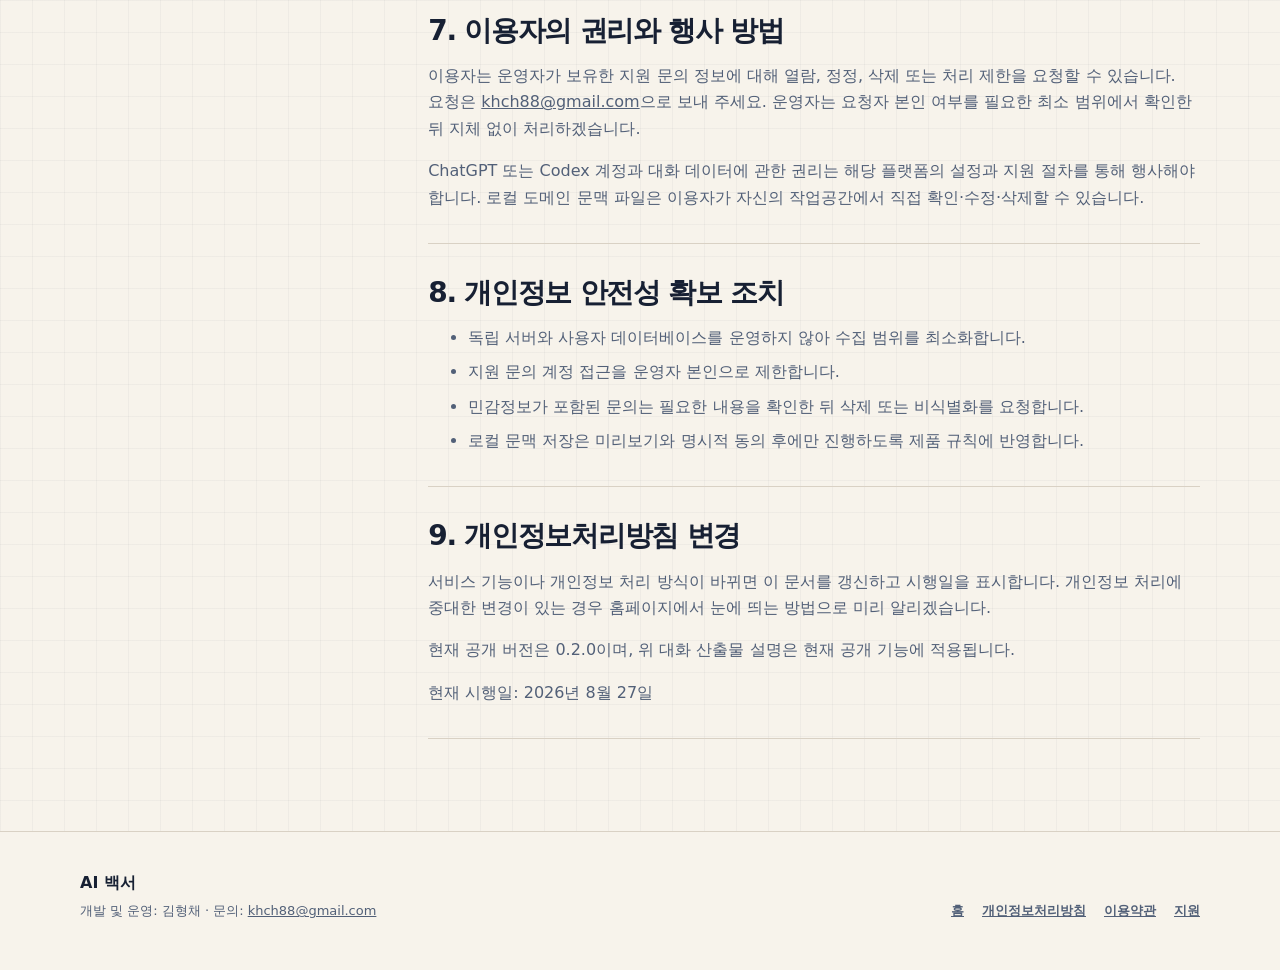
==== commit d3decad1: "docs: mark AI baekseo 0.2 as published" ====
--- a/privacy/index.html
+++ b/privacy/index.html
@@ -152,7 +152,7 @@
         <section class="legal-section" id="changes">
           <h2>9. 개인정보처리방침 변경</h2>
           <p>서비스 기능이나 개인정보 처리 방식이 바뀌면 이 문서를 갱신하고 시행일을 표시합니다. 개인정보 처리에 중대한 변경이 있는 경우 홈페이지에서 눈에 띄는 방법으로 미리 알리겠습니다.</p>
-          <p>현재 공개 버전은 0.1.0이며, 위 0.2.0 대화 산출물 설명은 업데이트 검토 중인 기능에 대한 사전 안내입니다. 실제 공개 시 시행일을 다시 갱신합니다.</p>
+          <p>현재 공개 버전은 0.2.0이며, 위 대화 산출물 설명은 현재 공개 기능에 적용됩니다.</p>
           <p>현재 시행일: 2026년 8월 27일</p>
         </section>
       </article>
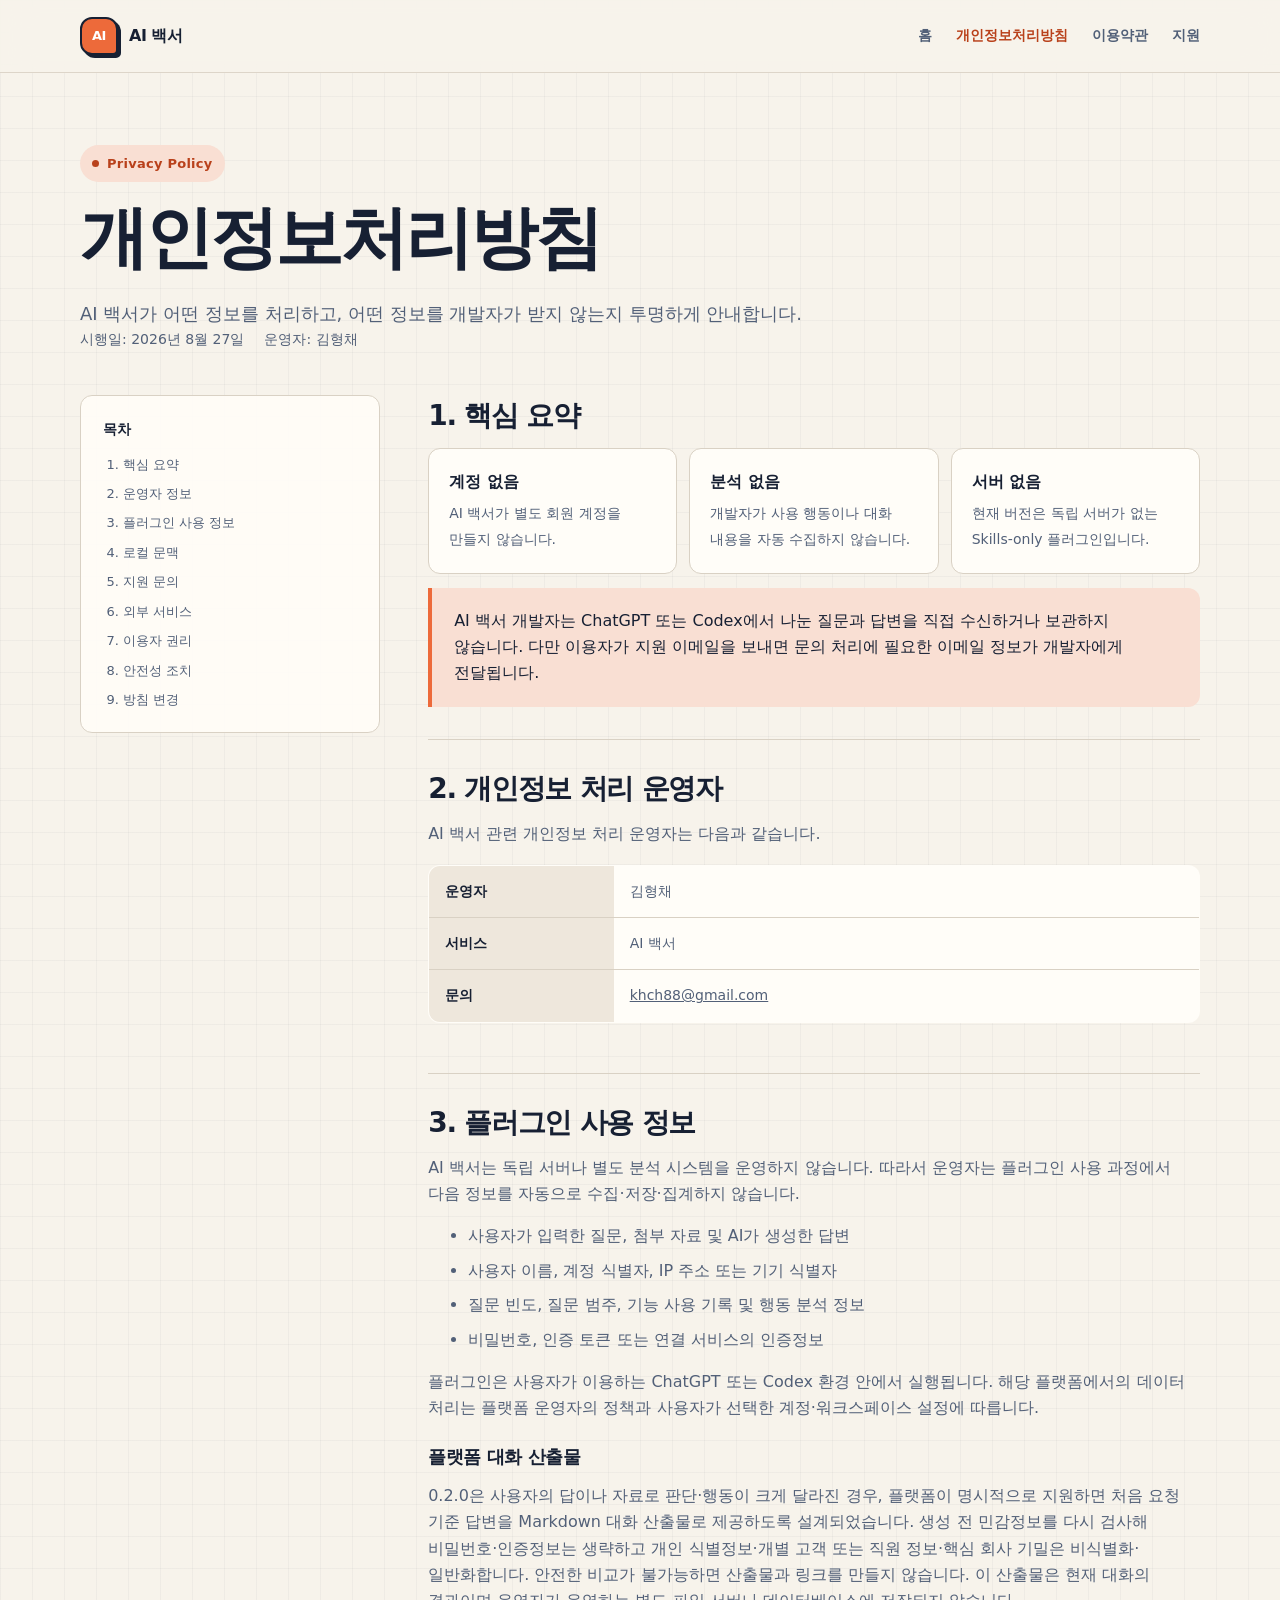
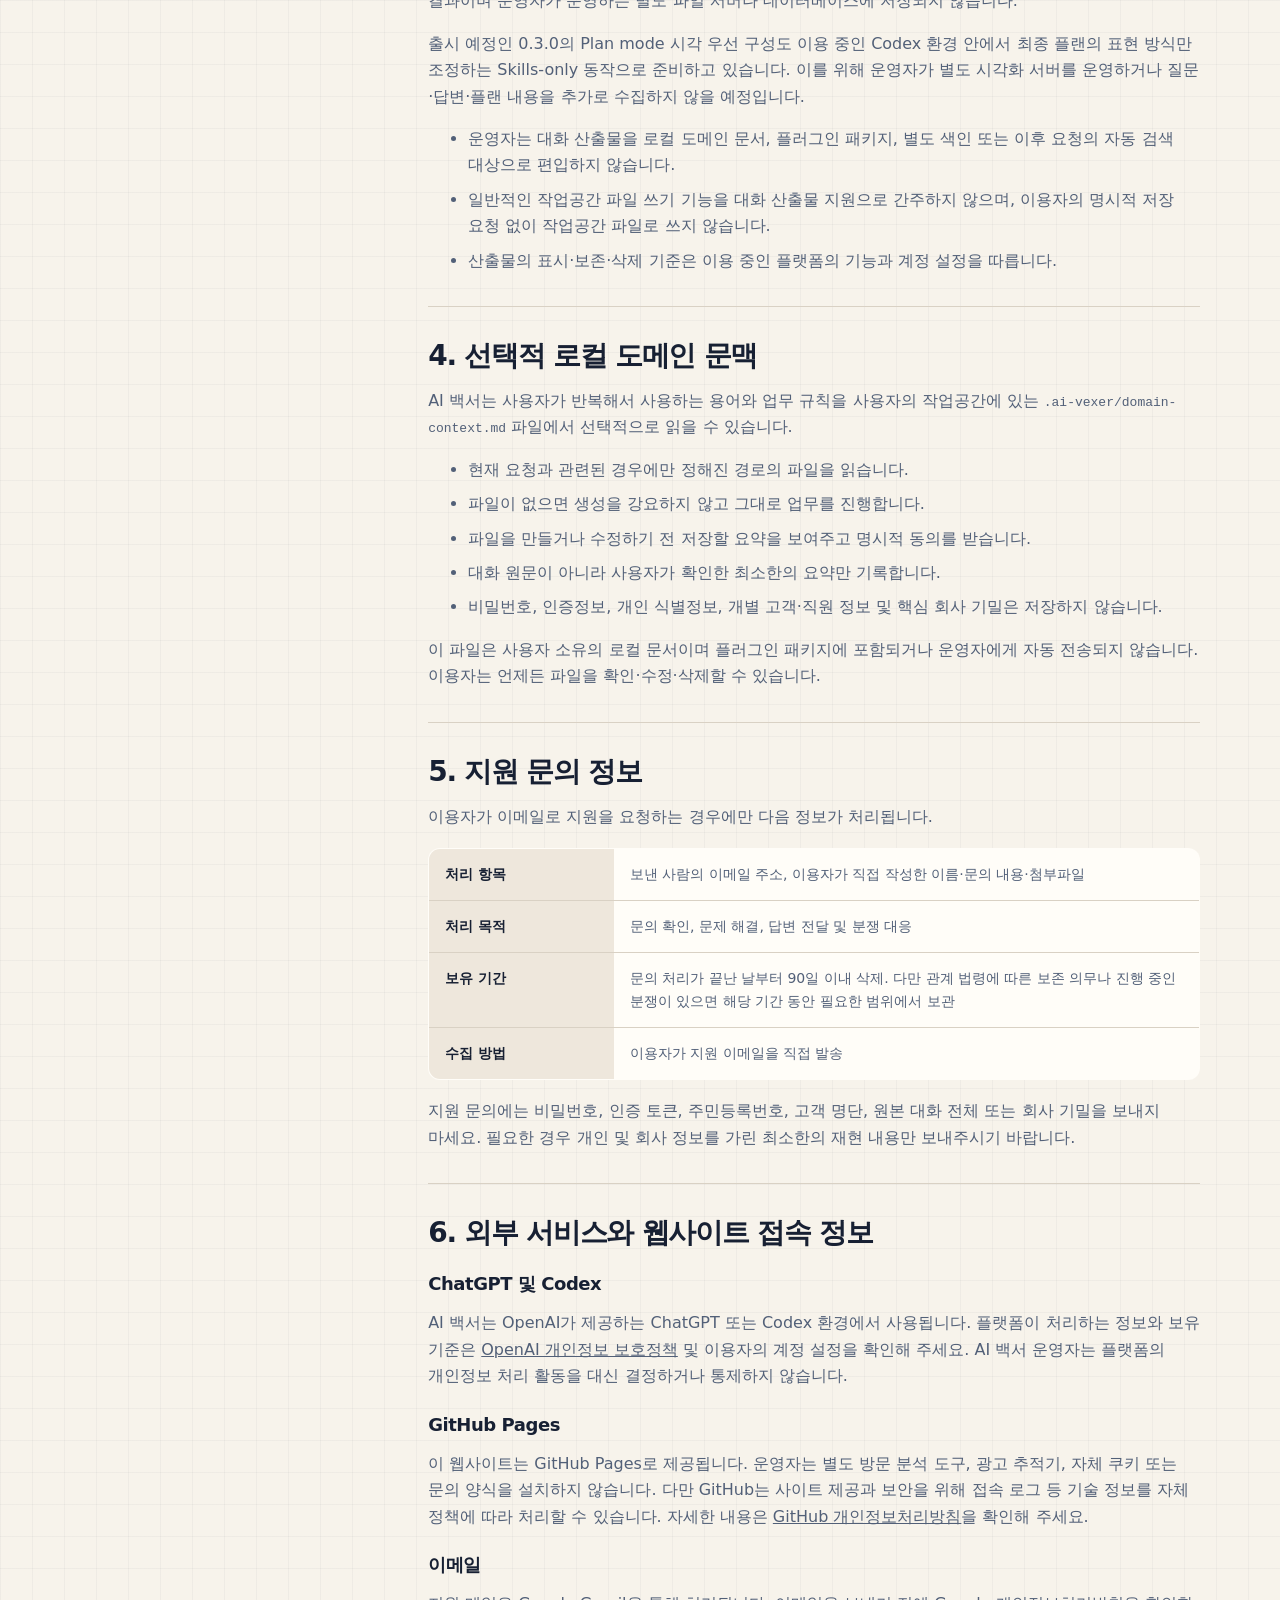
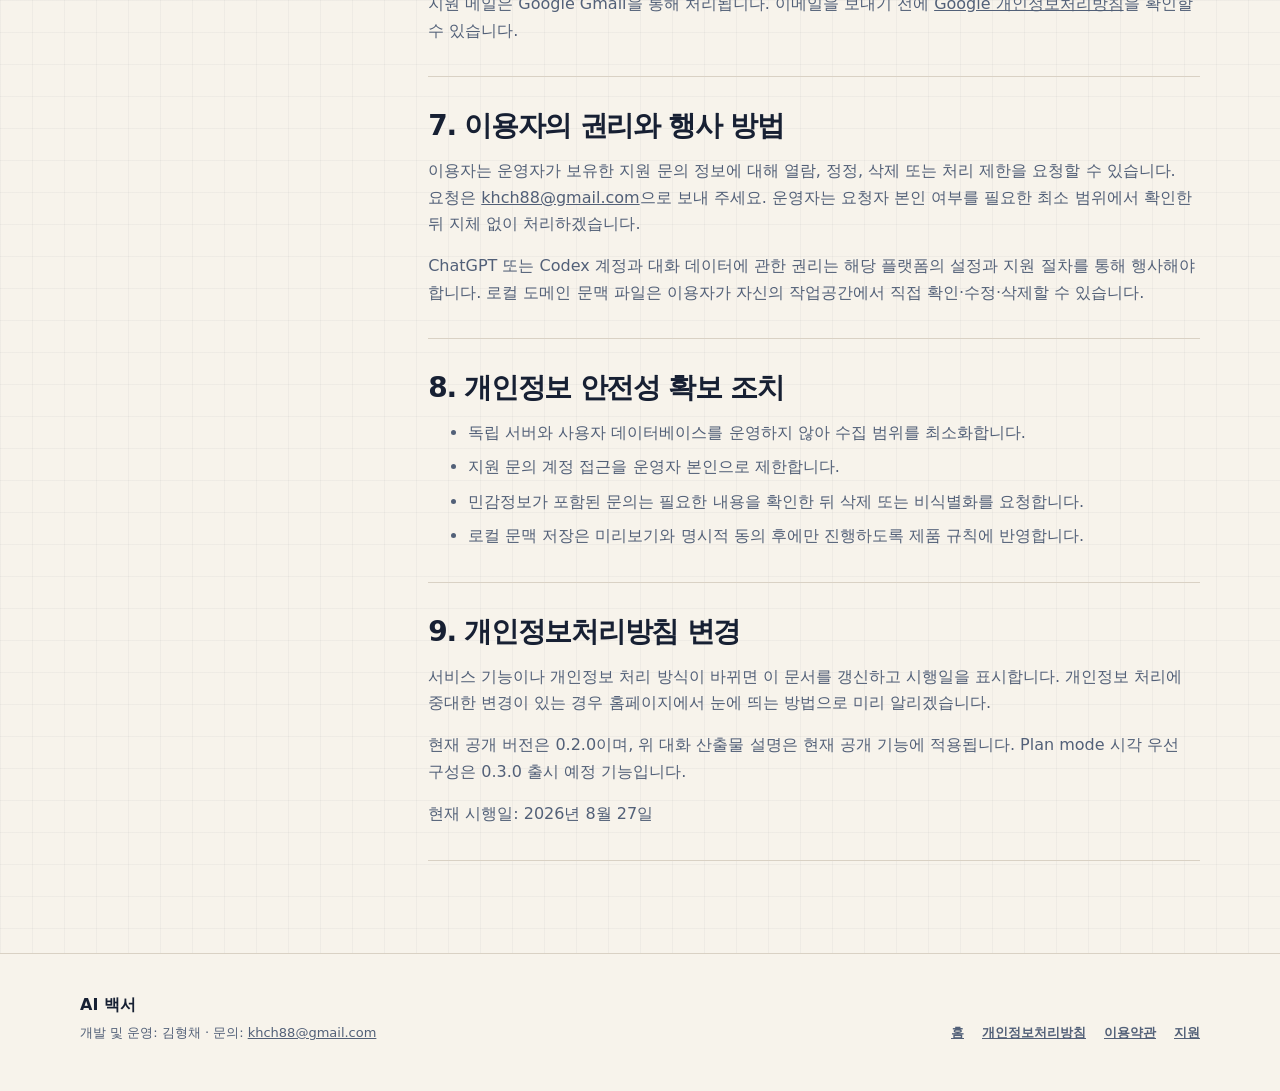
==== commit ac200f39: "docs: announce AI baekseo 0.3 preview" ====
--- a/privacy/index.html
+++ b/privacy/index.html
@@ -89,6 +89,7 @@
           <p>플러그인은 사용자가 이용하는 ChatGPT 또는 Codex 환경 안에서 실행됩니다. 해당 플랫폼에서의 데이터 처리는 플랫폼 운영자의 정책과 사용자가 선택한 계정·워크스페이스 설정에 따릅니다.</p>
           <h3>플랫폼 대화 산출물</h3>
           <p>0.2.0은 사용자의 답이나 자료로 판단·행동이 크게 달라진 경우, 플랫폼이 명시적으로 지원하면 처음 요청 기준 답변을 Markdown 대화 산출물로 제공하도록 설계되었습니다. 생성 전 민감정보를 다시 검사해 비밀번호·인증정보는 생략하고 개인 식별정보·개별 고객 또는 직원 정보·핵심 회사 기밀은 비식별화·일반화합니다. 안전한 비교가 불가능하면 산출물과 링크를 만들지 않습니다. 이 산출물은 현재 대화의 결과이며 운영자가 운영하는 별도 파일 서버나 데이터베이스에 저장되지 않습니다.</p>
+          <p>출시 예정인 0.3.0의 Plan mode 시각 우선 구성도 이용 중인 Codex 환경 안에서 최종 플랜의 표현 방식만 조정하는 Skills-only 동작으로 준비하고 있습니다. 이를 위해 운영자가 별도 시각화 서버를 운영하거나 질문·답변·플랜 내용을 추가로 수집하지 않을 예정입니다.</p>
           <ul>
             <li>운영자는 대화 산출물을 로컬 도메인 문서, 플러그인 패키지, 별도 색인 또는 이후 요청의 자동 검색 대상으로 편입하지 않습니다.</li>
             <li>일반적인 작업공간 파일 쓰기 기능을 대화 산출물 지원으로 간주하지 않으며, 이용자의 명시적 저장 요청 없이 작업공간 파일로 쓰지 않습니다.</li>
@@ -152,7 +153,7 @@
         <section class="legal-section" id="changes">
           <h2>9. 개인정보처리방침 변경</h2>
           <p>서비스 기능이나 개인정보 처리 방식이 바뀌면 이 문서를 갱신하고 시행일을 표시합니다. 개인정보 처리에 중대한 변경이 있는 경우 홈페이지에서 눈에 띄는 방법으로 미리 알리겠습니다.</p>
-          <p>현재 공개 버전은 0.2.0이며, 위 대화 산출물 설명은 현재 공개 기능에 적용됩니다.</p>
+          <p>현재 공개 버전은 0.2.0이며, 위 대화 산출물 설명은 현재 공개 기능에 적용됩니다. Plan mode 시각 우선 구성은 0.3.0 출시 예정 기능입니다.</p>
           <p>현재 시행일: 2026년 8월 27일</p>
         </section>
       </article>
--- a/assets/site.css
+++ b/assets/site.css
@@ -377,6 +377,10 @@
   color: var(--ink-soft);
 }
 
+.plan-mode-notice {
+  margin-top: 28px;
+}
+
 .prompt-grid {
   display: grid;
   grid-template-columns: repeat(2, minmax(0, 1fr));
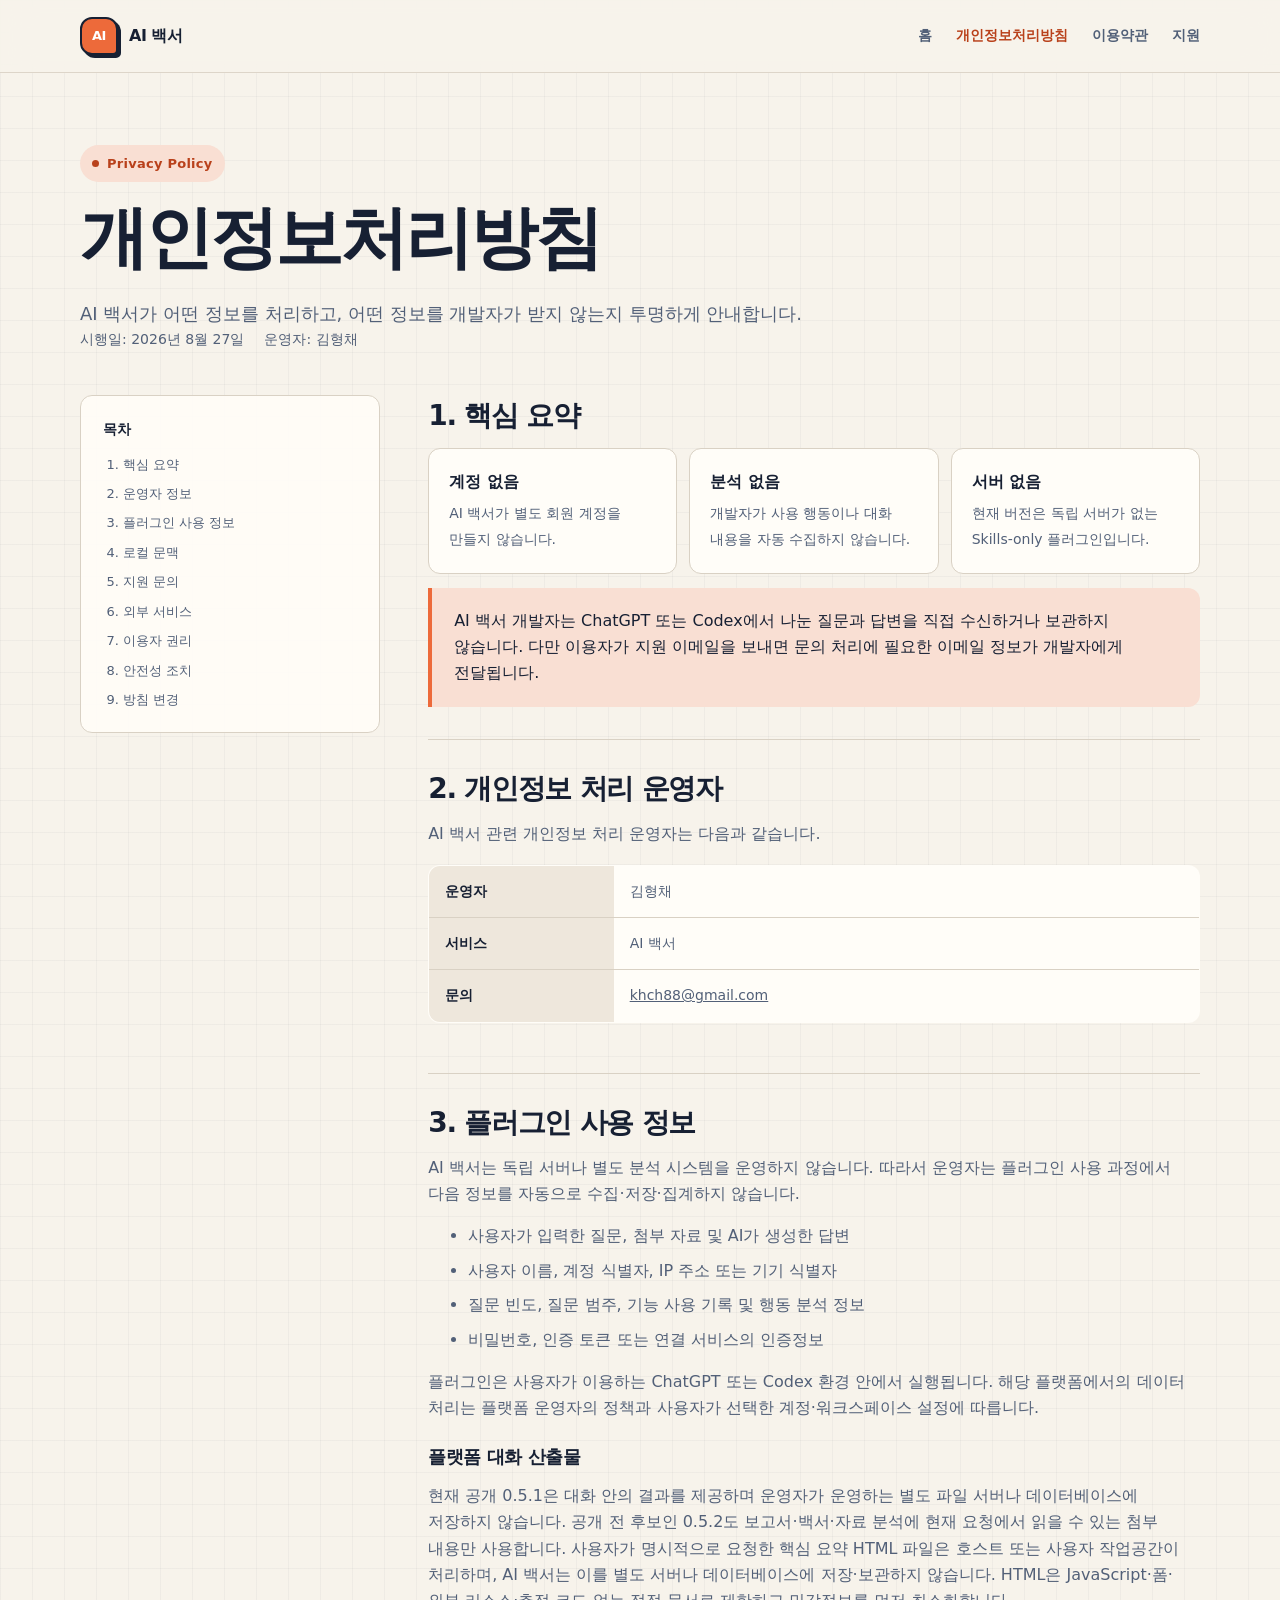
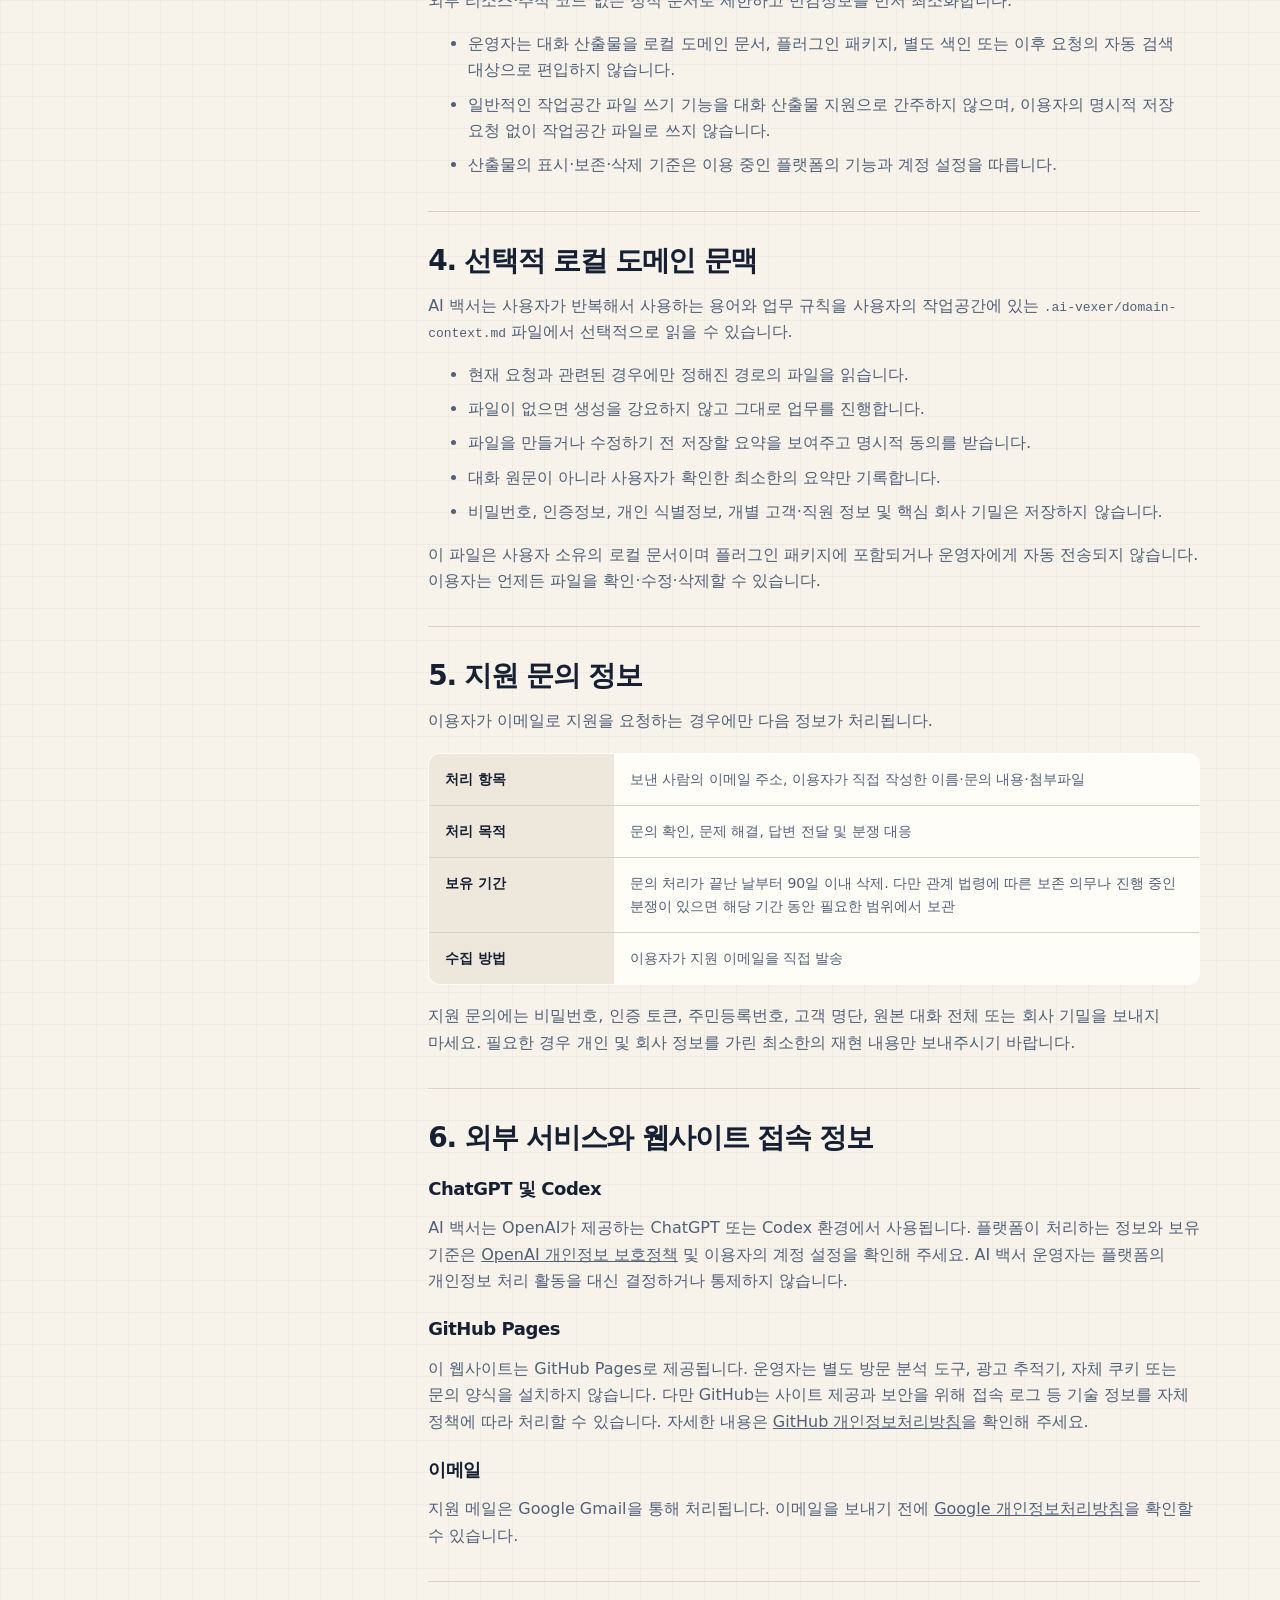
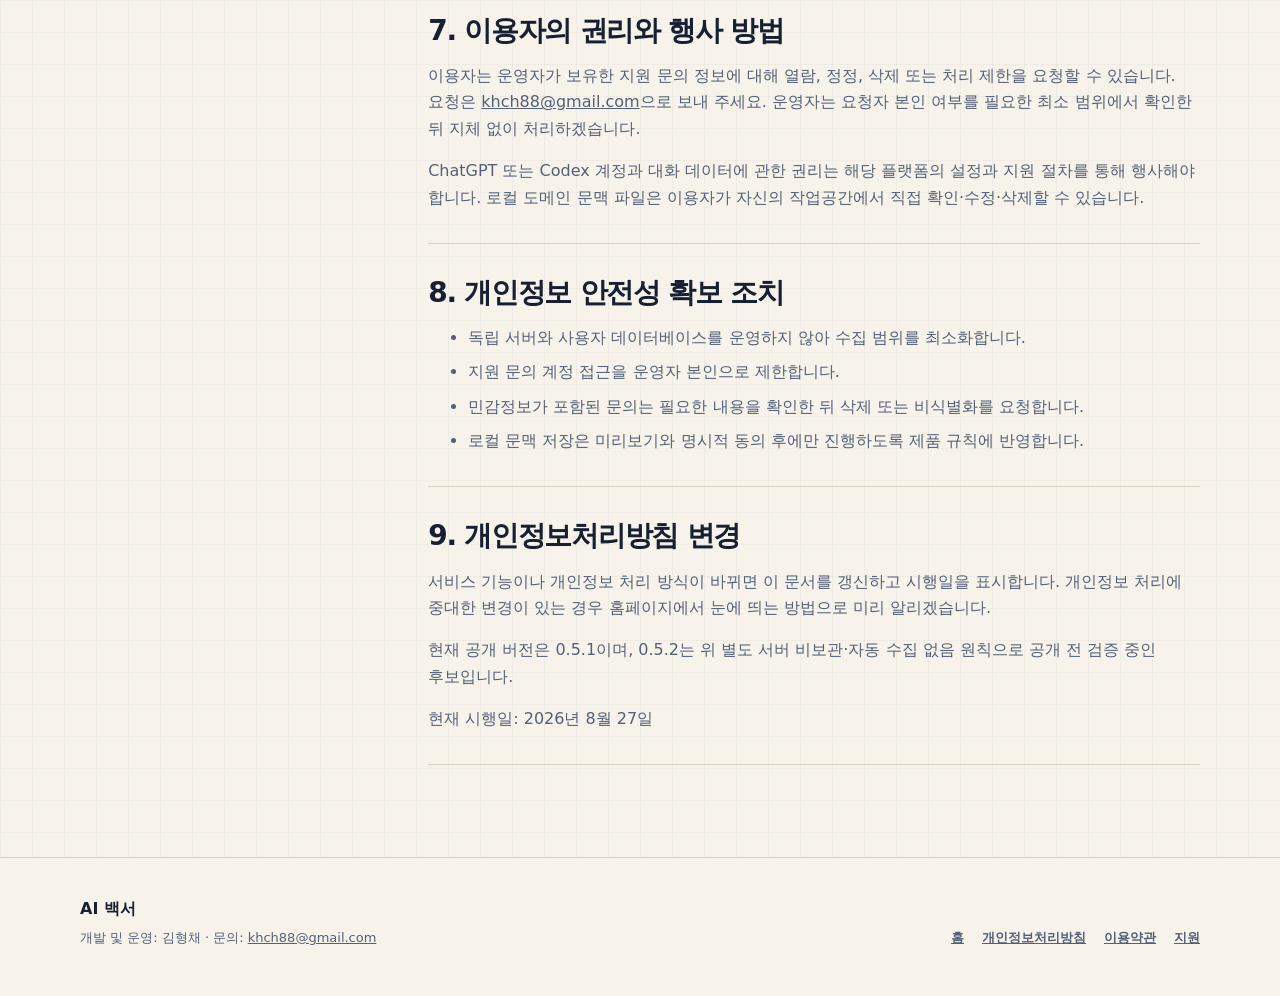
==== commit 3c2336c7: "docs: align public site with 0.5.2 candidate" ====
--- a/privacy/index.html
+++ b/privacy/index.html
@@ -88,8 +88,7 @@
           </ul>
           <p>플러그인은 사용자가 이용하는 ChatGPT 또는 Codex 환경 안에서 실행됩니다. 해당 플랫폼에서의 데이터 처리는 플랫폼 운영자의 정책과 사용자가 선택한 계정·워크스페이스 설정에 따릅니다.</p>
           <h3>플랫폼 대화 산출물</h3>
-          <p>0.2.0은 사용자의 답이나 자료로 판단·행동이 크게 달라진 경우, 플랫폼이 명시적으로 지원하면 처음 요청 기준 답변을 Markdown 대화 산출물로 제공하도록 설계되었습니다. 생성 전 민감정보를 다시 검사해 비밀번호·인증정보는 생략하고 개인 식별정보·개별 고객 또는 직원 정보·핵심 회사 기밀은 비식별화·일반화합니다. 안전한 비교가 불가능하면 산출물과 링크를 만들지 않습니다. 이 산출물은 현재 대화의 결과이며 운영자가 운영하는 별도 파일 서버나 데이터베이스에 저장되지 않습니다.</p>
-          <p>출시 예정인 0.3.0의 Plan mode 시각 우선 구성도 이용 중인 Codex 환경 안에서 최종 플랜의 표현 방식만 조정하는 Skills-only 동작으로 준비하고 있습니다. 이를 위해 운영자가 별도 시각화 서버를 운영하거나 질문·답변·플랜 내용을 추가로 수집하지 않을 예정입니다.</p>
+          <p>현재 공개 0.5.1은 대화 안의 결과를 제공하며 운영자가 운영하는 별도 파일 서버나 데이터베이스에 저장하지 않습니다. 공개 전 후보인 0.5.2도 보고서·백서·자료 분석에 현재 요청에서 읽을 수 있는 첨부 내용만 사용합니다. 사용자가 명시적으로 요청한 핵심 요약 HTML 파일은 호스트 또는 사용자 작업공간이 처리하며, AI 백서는 이를 별도 서버나 데이터베이스에 저장·보관하지 않습니다. HTML은 JavaScript·폼·외부 리소스·추적 코드 없는 정적 문서로 제한하고 민감정보를 먼저 최소화합니다.</p>
           <ul>
             <li>운영자는 대화 산출물을 로컬 도메인 문서, 플러그인 패키지, 별도 색인 또는 이후 요청의 자동 검색 대상으로 편입하지 않습니다.</li>
             <li>일반적인 작업공간 파일 쓰기 기능을 대화 산출물 지원으로 간주하지 않으며, 이용자의 명시적 저장 요청 없이 작업공간 파일로 쓰지 않습니다.</li>
@@ -153,7 +152,7 @@
         <section class="legal-section" id="changes">
           <h2>9. 개인정보처리방침 변경</h2>
           <p>서비스 기능이나 개인정보 처리 방식이 바뀌면 이 문서를 갱신하고 시행일을 표시합니다. 개인정보 처리에 중대한 변경이 있는 경우 홈페이지에서 눈에 띄는 방법으로 미리 알리겠습니다.</p>
-          <p>현재 공개 버전은 0.2.0이며, 위 대화 산출물 설명은 현재 공개 기능에 적용됩니다. Plan mode 시각 우선 구성은 0.3.0 출시 예정 기능입니다.</p>
+          <p>현재 공개 버전은 0.5.1이며, 0.5.2는 위 별도 서버 비보관·자동 수집 없음 원칙으로 공개 전 검증 중인 후보입니다.</p>
           <p>현재 시행일: 2026년 8월 27일</p>
         </section>
       </article>
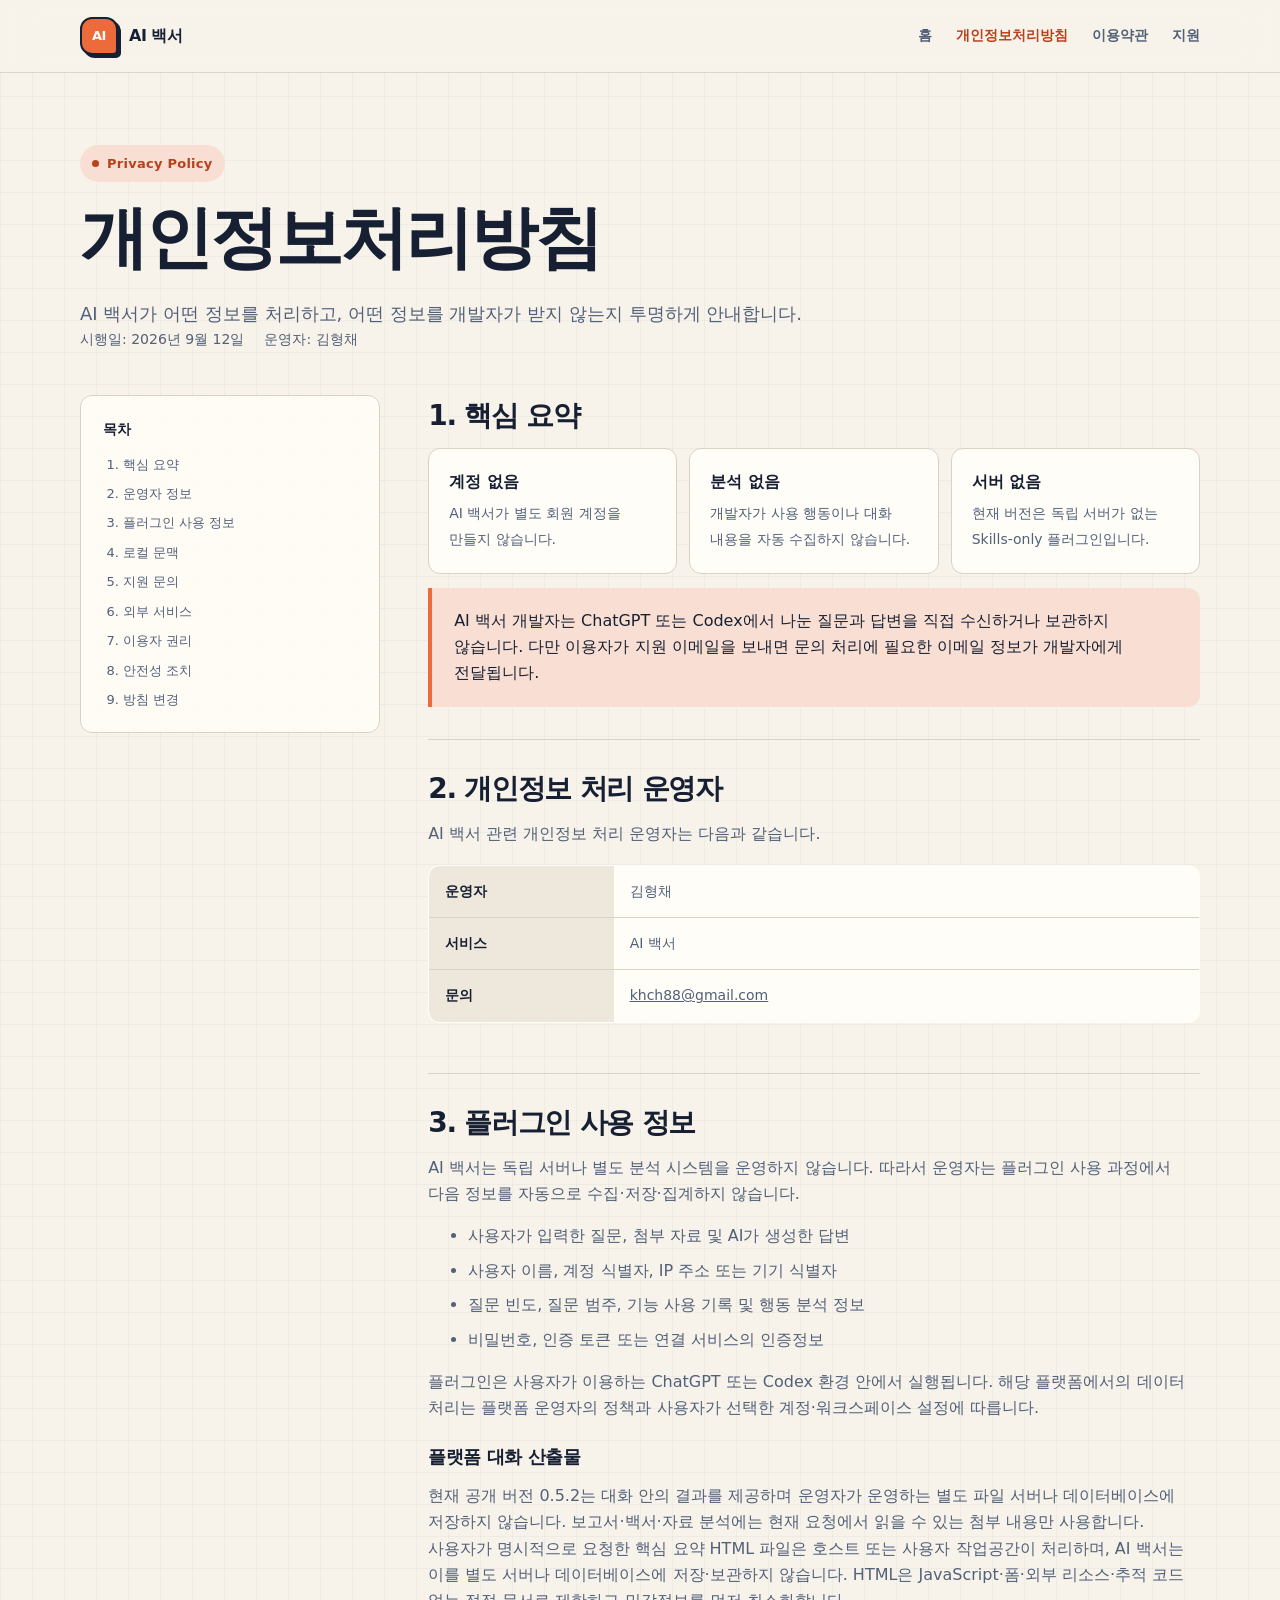
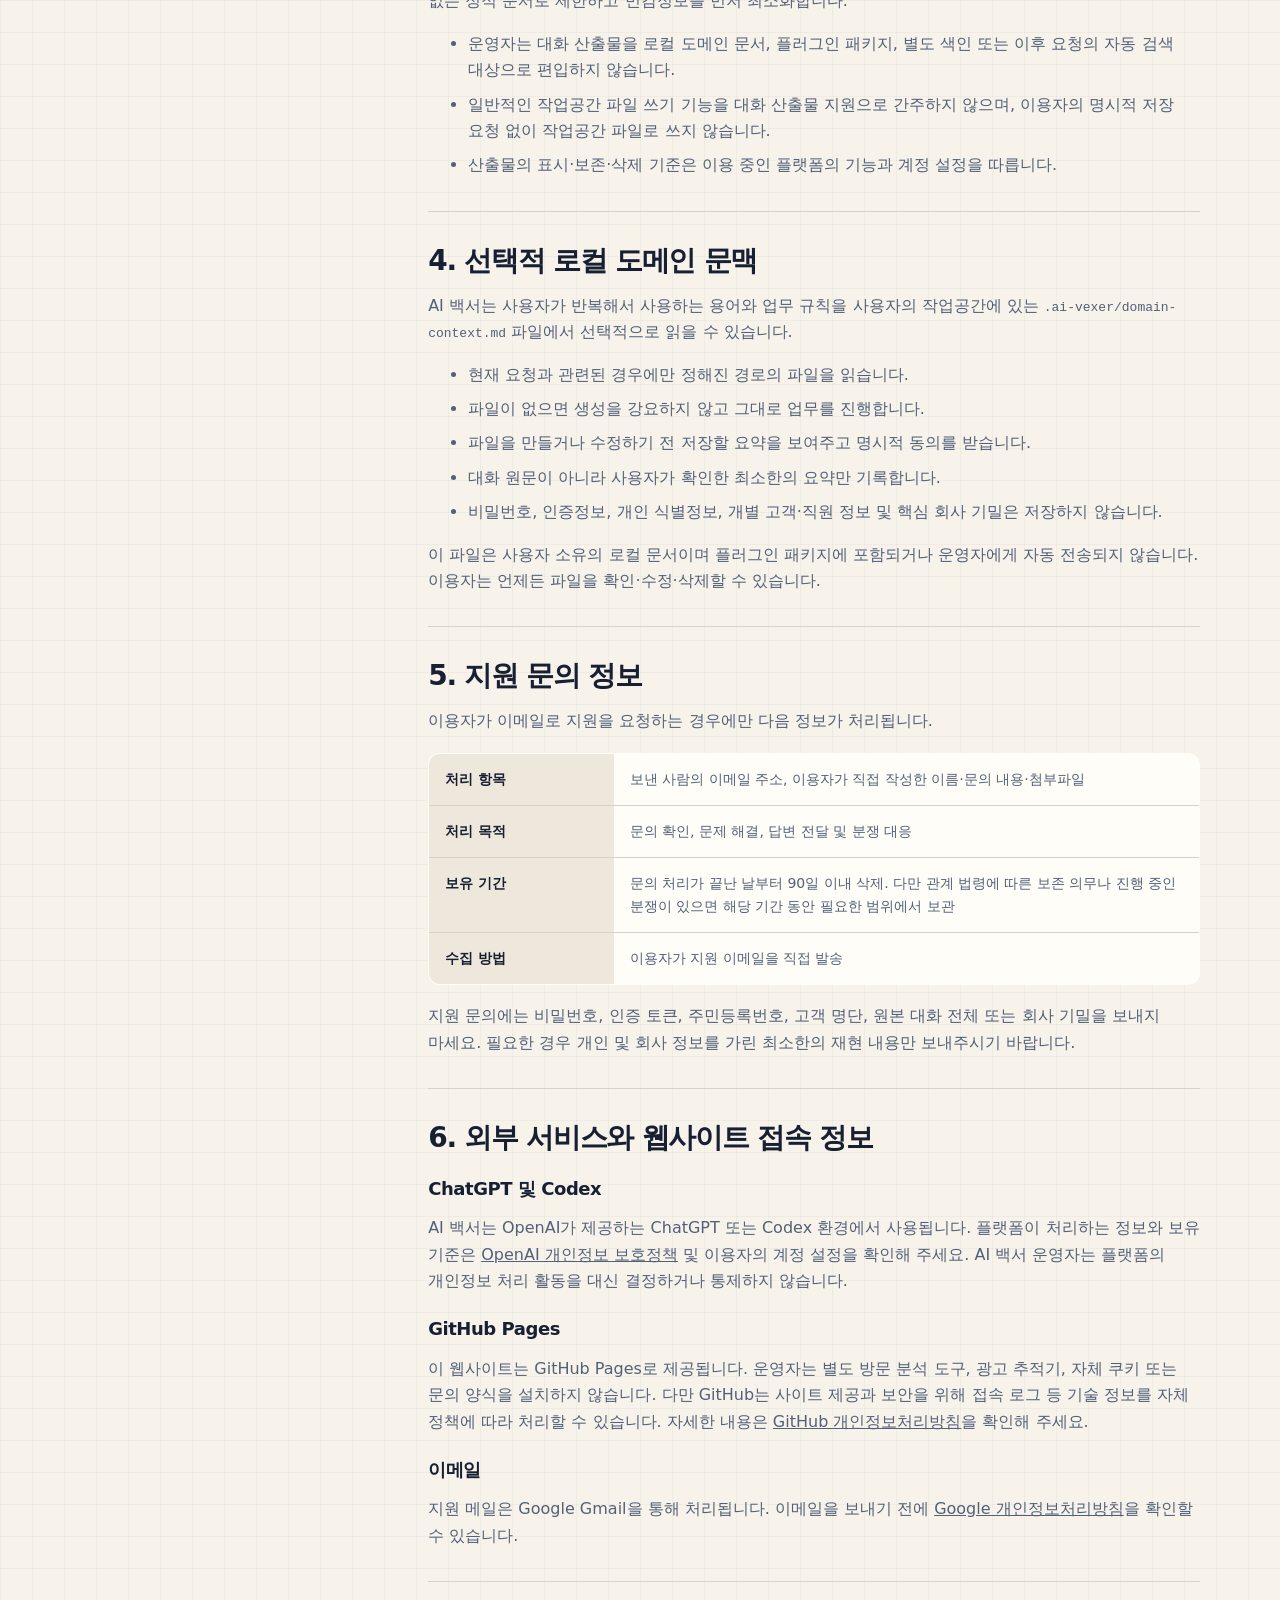
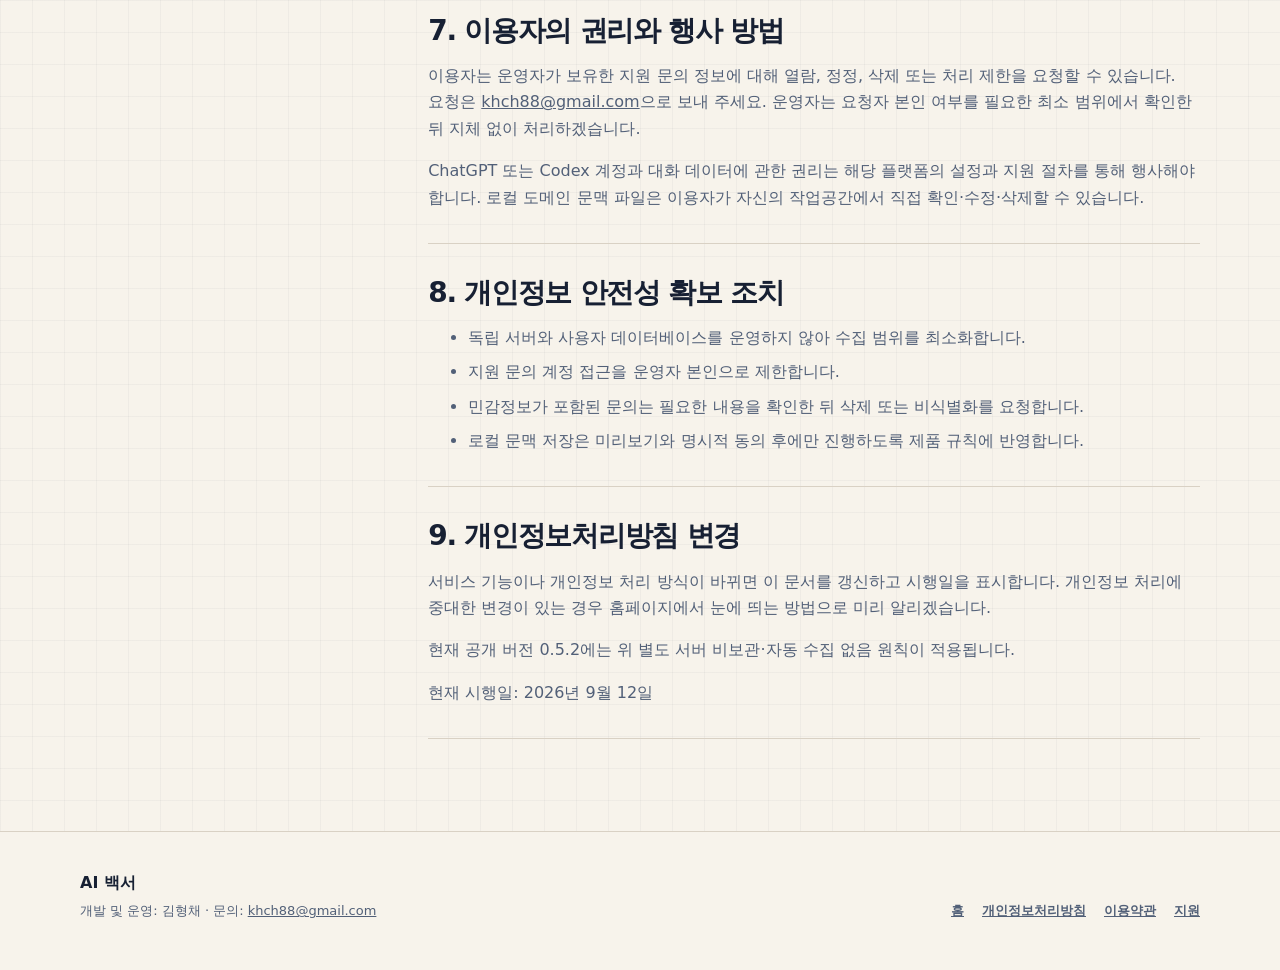
==== commit 42ef837c: "docs: mark AI baekseo 0.5.2 as published" ====
--- a/privacy/index.html
+++ b/privacy/index.html
@@ -33,7 +33,7 @@
       <h1>개인정보처리방침</h1>
       <p class="lead">AI 백서가 어떤 정보를 처리하고, 어떤 정보를 개발자가 받지 않는지 투명하게 안내합니다.</p>
       <div class="legal-meta">
-        <span>시행일: 2026년 8월 27일</span>
+        <span>시행일: 2026년 9월 12일</span>
         <span>운영자: 김형채</span>
       </div>
     </header>
@@ -88,7 +88,7 @@
           </ul>
           <p>플러그인은 사용자가 이용하는 ChatGPT 또는 Codex 환경 안에서 실행됩니다. 해당 플랫폼에서의 데이터 처리는 플랫폼 운영자의 정책과 사용자가 선택한 계정·워크스페이스 설정에 따릅니다.</p>
           <h3>플랫폼 대화 산출물</h3>
-          <p>현재 공개 0.5.1은 대화 안의 결과를 제공하며 운영자가 운영하는 별도 파일 서버나 데이터베이스에 저장하지 않습니다. 공개 전 후보인 0.5.2도 보고서·백서·자료 분석에 현재 요청에서 읽을 수 있는 첨부 내용만 사용합니다. 사용자가 명시적으로 요청한 핵심 요약 HTML 파일은 호스트 또는 사용자 작업공간이 처리하며, AI 백서는 이를 별도 서버나 데이터베이스에 저장·보관하지 않습니다. HTML은 JavaScript·폼·외부 리소스·추적 코드 없는 정적 문서로 제한하고 민감정보를 먼저 최소화합니다.</p>
+          <p>현재 공개 버전 0.5.2는 대화 안의 결과를 제공하며 운영자가 운영하는 별도 파일 서버나 데이터베이스에 저장하지 않습니다. 보고서·백서·자료 분석에는 현재 요청에서 읽을 수 있는 첨부 내용만 사용합니다. 사용자가 명시적으로 요청한 핵심 요약 HTML 파일은 호스트 또는 사용자 작업공간이 처리하며, AI 백서는 이를 별도 서버나 데이터베이스에 저장·보관하지 않습니다. HTML은 JavaScript·폼·외부 리소스·추적 코드 없는 정적 문서로 제한하고 민감정보를 먼저 최소화합니다.</p>
           <ul>
             <li>운영자는 대화 산출물을 로컬 도메인 문서, 플러그인 패키지, 별도 색인 또는 이후 요청의 자동 검색 대상으로 편입하지 않습니다.</li>
             <li>일반적인 작업공간 파일 쓰기 기능을 대화 산출물 지원으로 간주하지 않으며, 이용자의 명시적 저장 요청 없이 작업공간 파일로 쓰지 않습니다.</li>
@@ -152,8 +152,8 @@
         <section class="legal-section" id="changes">
           <h2>9. 개인정보처리방침 변경</h2>
           <p>서비스 기능이나 개인정보 처리 방식이 바뀌면 이 문서를 갱신하고 시행일을 표시합니다. 개인정보 처리에 중대한 변경이 있는 경우 홈페이지에서 눈에 띄는 방법으로 미리 알리겠습니다.</p>
-          <p>현재 공개 버전은 0.5.1이며, 0.5.2는 위 별도 서버 비보관·자동 수집 없음 원칙으로 공개 전 검증 중인 후보입니다.</p>
-          <p>현재 시행일: 2026년 8월 27일</p>
+          <p>현재 공개 버전 0.5.2에는 위 별도 서버 비보관·자동 수집 없음 원칙이 적용됩니다.</p>
+          <p>현재 시행일: 2026년 9월 12일</p>
         </section>
       </article>
     </div>
